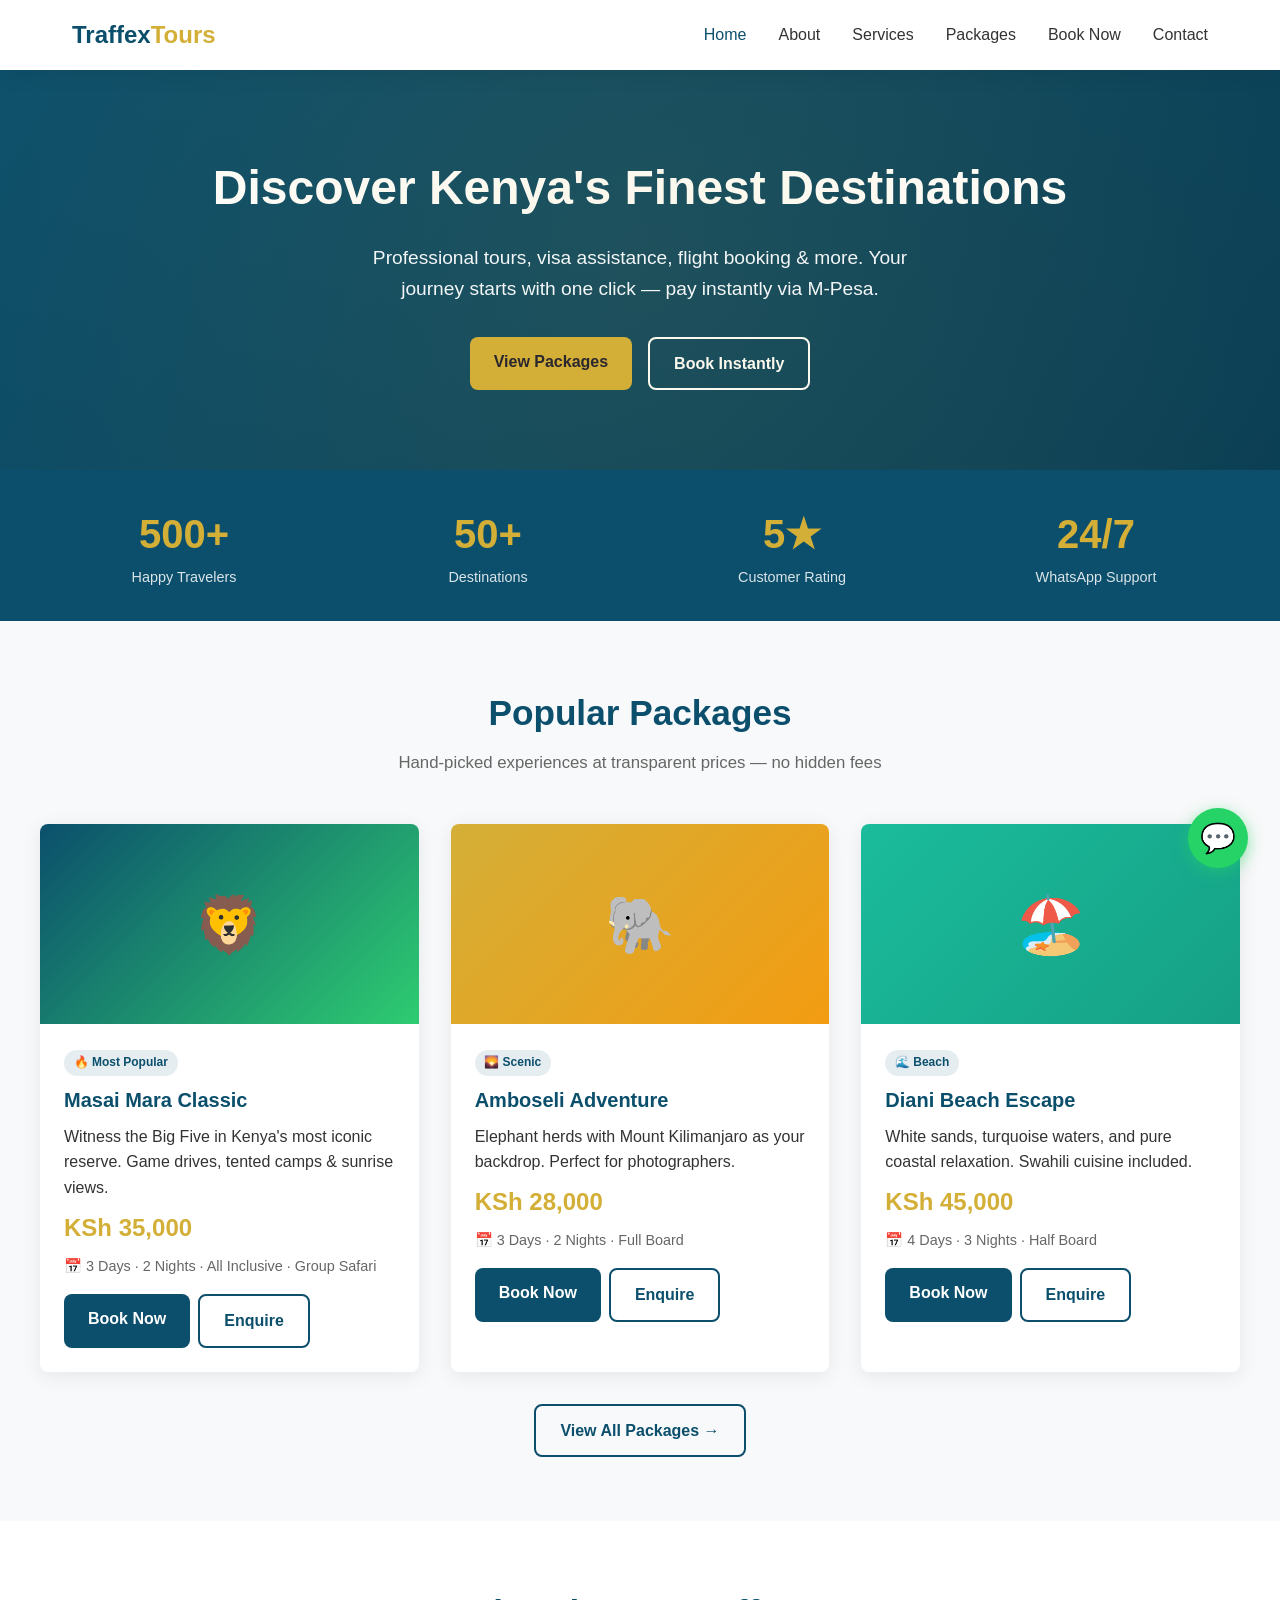
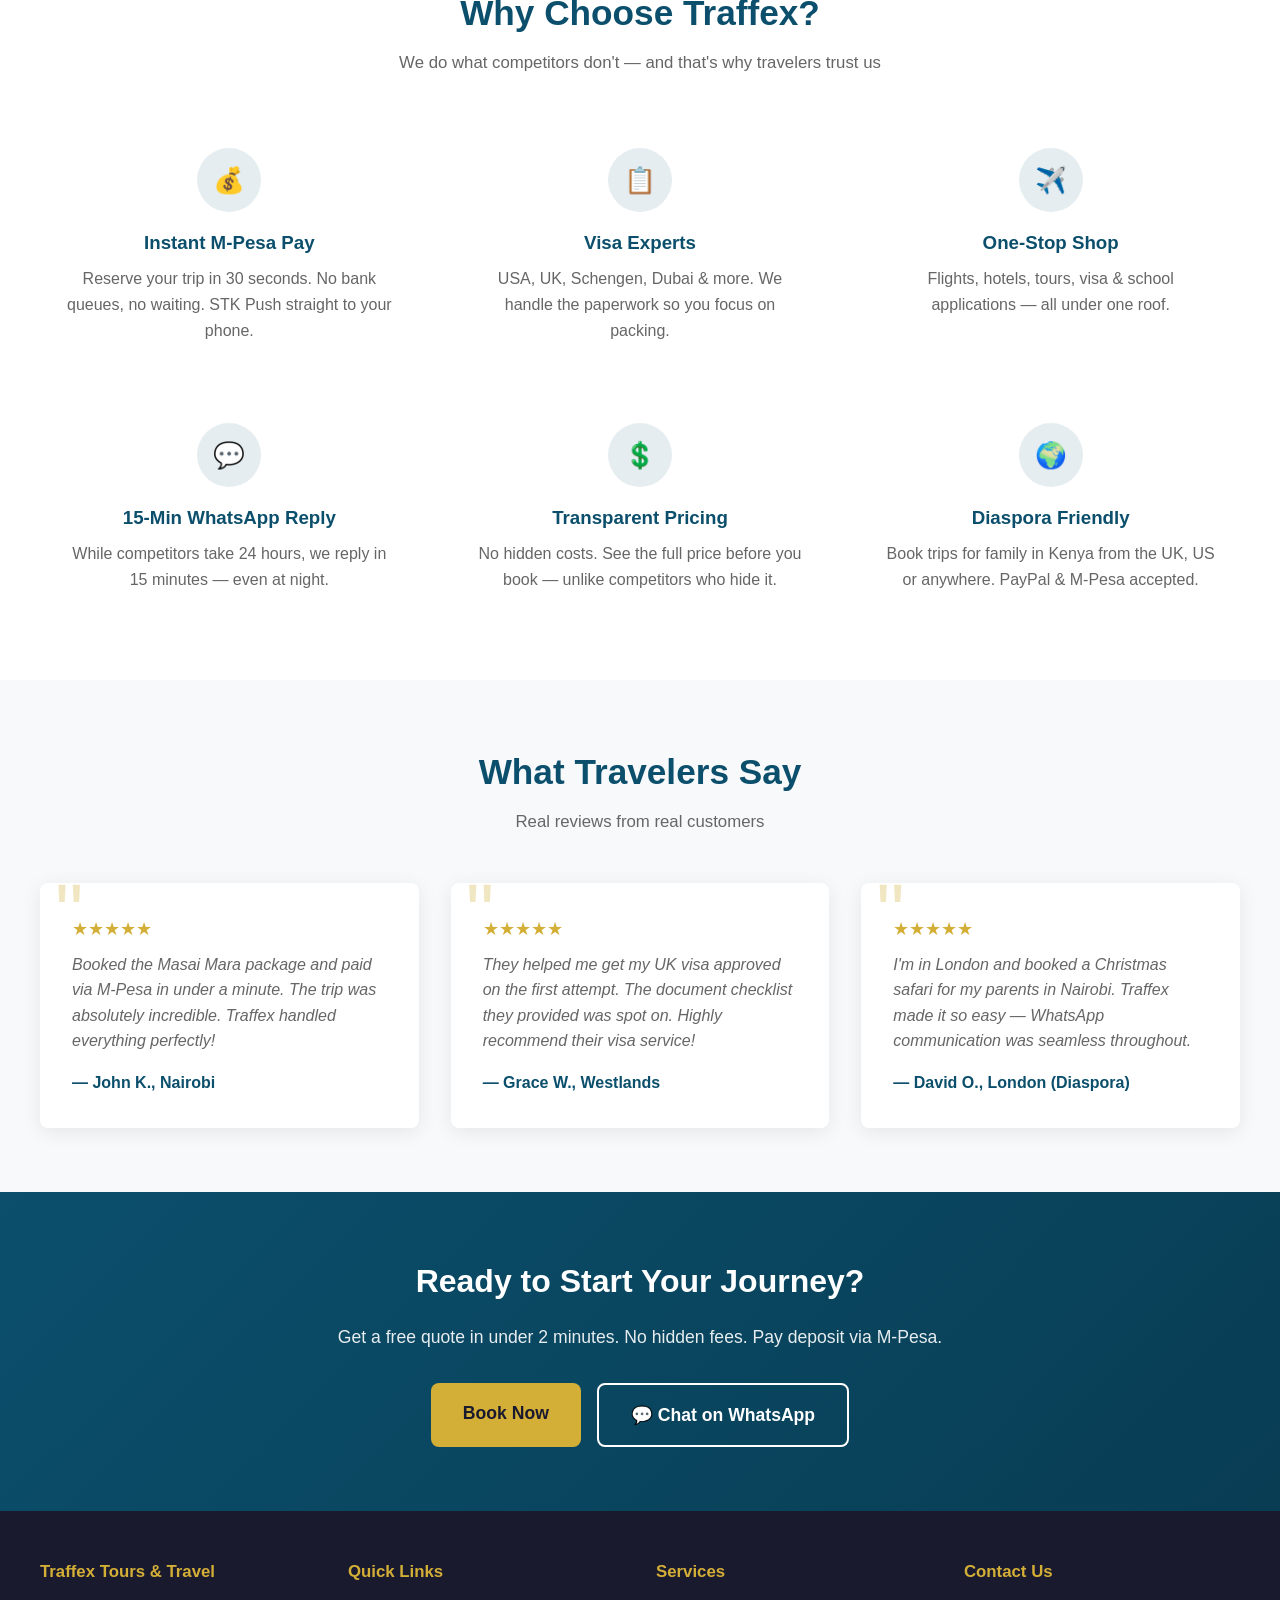
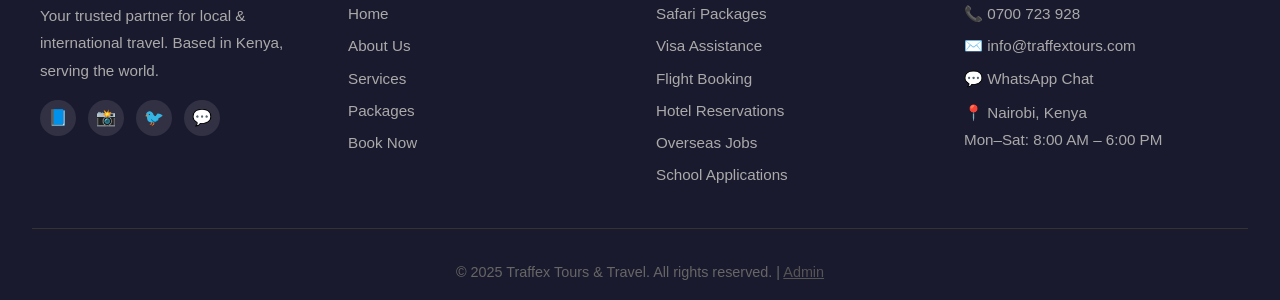
==== index.html @ 4b0844f7 "first commit" ====
<!DOCTYPE html>
<html lang="en">
<head>
  <meta charset="UTF-8">
  <meta name="viewport" content="width=device-width, initial-scale=1.0">
  <meta name="description" content="Traffex Tours & Travel – Kenya's trusted travel agency. Safari packages, visa assistance, flight booking & more. Book instantly via M-Pesa.">
  <title>Traffex Tours & Travel | Explore Kenya & Beyond</title>
  <link rel="stylesheet" href="style.css">
</head>
<body>

  <header>
    <nav>
      <a href="index.html" class="logo">Traffex<span>Tours</span></a>
      <ul class="nav-links">
        <li><a href="index.html" class="active">Home</a></li>
        <li><a href="about.html">About</a></li>
        <li><a href="services.html">Services</a></li>
        <li><a href="packages.html">Packages</a></li>
        <li><a href="booking.html">Book Now</a></li>
        <li><a href="contact.html">Contact</a></li>
      </ul>
      <button class="mobile-menu" aria-label="Toggle menu">☰</button>
    </nav>
  </header>

  <!-- Hero -->
  <section class="hero">
    <h1>Discover Kenya's Finest Destinations</h1>
    <p>Professional tours, visa assistance, flight booking & more. Your journey starts with one click — pay instantly via M-Pesa.</p>
    <div class="hero-btns">
      <a href="packages.html" class="btn btn-secondary">View Packages</a>
      <a href="booking.html" class="btn btn-outline" style="border-color:#fff; color:#fff;">Book Instantly</a>
    </div>
  </section>

  <!-- Stats Bar -->
  <div class="stats-bar">
    <div class="inner">
      <div>
        <div class="stat-num">500+</div>
        <div class="stat-label">Happy Travelers</div>
      </div>
      <div>
        <div class="stat-num">50+</div>
        <div class="stat-label">Destinations</div>
      </div>
      <div>
        <div class="stat-num">5★</div>
        <div class="stat-label">Customer Rating</div>
      </div>
      <div>
        <div class="stat-num">24/7</div>
        <div class="stat-label">WhatsApp Support</div>
      </div>
    </div>
  </div>

  <!-- Popular Packages -->
  <div class="section-wrap">
    <div class="section-inner">
      <h2 class="section-title">Popular Packages</h2>
      <p class="section-subtitle">Hand-picked experiences at transparent prices — no hidden fees</p>
      <div class="grid">

        <div class="card">
          <div class="card-img" style="background:linear-gradient(135deg,#0B4F6C,#2ECC71);">🦁</div>
          <div class="card-body">
            <span class="badge">🔥 Most Popular</span>
            <h3>Masai Mara Classic</h3>
            <p>Witness the Big Five in Kenya's most iconic reserve. Game drives, tented camps & sunrise views.</p>
            <div class="price">KSh 35,000</div>
            <div class="meta">📅 3 Days · 2 Nights · All Inclusive · Group Safari</div>
            <div class="card-actions">
              <a href="booking.html?package=mara-3day" class="btn btn-primary">Book Now</a>
              <a href="https://wa.me/254700723928?text=Hi%20Traffex%2C%20I%27m%20interested%20in%20the%20Masai%20Mara%20Classic%20package" class="btn btn-outline" target="_blank">Enquire</a>
            </div>
          </div>
        </div>

        <div class="card">
          <div class="card-img" style="background:linear-gradient(135deg,#D4AF37,#F39C12);">🐘</div>
          <div class="card-body">
            <span class="badge">🌄 Scenic</span>
            <h3>Amboseli Adventure</h3>
            <p>Elephant herds with Mount Kilimanjaro as your backdrop. Perfect for photographers.</p>
            <div class="price">KSh 28,000</div>
            <div class="meta">📅 3 Days · 2 Nights · Full Board</div>
            <div class="card-actions">
              <a href="booking.html?package=amboseli-3day" class="btn btn-primary">Book Now</a>
              <a href="https://wa.me/254700723928?text=Hi%20Traffex%2C%20I%27m%20interested%20in%20Amboseli%20Adventure" class="btn btn-outline" target="_blank">Enquire</a>
            </div>
          </div>
        </div>

        <div class="card">
          <div class="card-img" style="background:linear-gradient(135deg,#1ABC9C,#16A085);">🏖️</div>
          <div class="card-body">
            <span class="badge">🌊 Beach</span>
            <h3>Diani Beach Escape</h3>
            <p>White sands, turquoise waters, and pure coastal relaxation. Swahili cuisine included.</p>
            <div class="price">KSh 45,000</div>
            <div class="meta">📅 4 Days · 3 Nights · Half Board</div>
            <div class="card-actions">
              <a href="booking.html?package=diani-4day" class="btn btn-primary">Book Now</a>
              <a href="https://wa.me/254700723928?text=Hi%20Traffex%2C%20I%27m%20interested%20in%20Diani%20Beach%20Escape" class="btn btn-outline" target="_blank">Enquire</a>
            </div>
          </div>
        </div>

      </div>
      <div style="text-align:center; margin-top:2rem;">
        <a href="packages.html" class="btn btn-outline">View All Packages →</a>
      </div>
    </div>
  </div>

  <!-- Why Choose Us -->
  <div class="section-wrap" style="background:#fff;">
    <div class="section-inner">
      <h2 class="section-title">Why Choose Traffex?</h2>
      <p class="section-subtitle">We do what competitors don't — and that's why travelers trust us</p>
      <div class="grid">
        <div style="text-align:center; padding:1.5rem;">
          <div class="feature-icon" style="margin:0 auto 1rem;">💰</div>
          <h3 style="color:var(--primary); margin-bottom:0.5rem;">Instant M-Pesa Pay</h3>
          <p style="color:var(--text-light);">Reserve your trip in 30 seconds. No bank queues, no waiting. STK Push straight to your phone.</p>
        </div>
        <div style="text-align:center; padding:1.5rem;">
          <div class="feature-icon" style="margin:0 auto 1rem;">📋</div>
          <h3 style="color:var(--primary); margin-bottom:0.5rem;">Visa Experts</h3>
          <p style="color:var(--text-light);">USA, UK, Schengen, Dubai & more. We handle the paperwork so you focus on packing.</p>
        </div>
        <div style="text-align:center; padding:1.5rem;">
          <div class="feature-icon" style="margin:0 auto 1rem;">✈️</div>
          <h3 style="color:var(--primary); margin-bottom:0.5rem;">One-Stop Shop</h3>
          <p style="color:var(--text-light);">Flights, hotels, tours, visa & school applications — all under one roof.</p>
        </div>
        <div style="text-align:center; padding:1.5rem;">
          <div class="feature-icon" style="margin:0 auto 1rem;">💬</div>
          <h3 style="color:var(--primary); margin-bottom:0.5rem;">15-Min WhatsApp Reply</h3>
          <p style="color:var(--text-light);">While competitors take 24 hours, we reply in 15 minutes — even at night.</p>
        </div>
        <div style="text-align:center; padding:1.5rem;">
          <div class="feature-icon" style="margin:0 auto 1rem;">💲</div>
          <h3 style="color:var(--primary); margin-bottom:0.5rem;">Transparent Pricing</h3>
          <p style="color:var(--text-light);">No hidden costs. See the full price before you book — unlike competitors who hide it.</p>
        </div>
        <div style="text-align:center; padding:1.5rem;">
          <div class="feature-icon" style="margin:0 auto 1rem;">🌍</div>
          <h3 style="color:var(--primary); margin-bottom:0.5rem;">Diaspora Friendly</h3>
          <p style="color:var(--text-light);">Book trips for family in Kenya from the UK, US or anywhere. PayPal & M-Pesa accepted.</p>
        </div>
      </div>
    </div>
  </div>

  <!-- Testimonials -->
  <div class="section-wrap">
    <div class="section-inner">
      <h2 class="section-title">What Travelers Say</h2>
      <p class="section-subtitle">Real reviews from real customers</p>
      <div class="grid">
        <div class="testimonial">
          <div class="stars">★★★★★</div>
          <p>Booked the Masai Mara package and paid via M-Pesa in under a minute. The trip was absolutely incredible. Traffex handled everything perfectly!</p>
          <div class="author">— John K., Nairobi</div>
        </div>
        <div class="testimonial">
          <div class="stars">★★★★★</div>
          <p>They helped me get my UK visa approved on the first attempt. The document checklist they provided was spot on. Highly recommend their visa service!</p>
          <div class="author">— Grace W., Westlands</div>
        </div>
        <div class="testimonial">
          <div class="stars">★★★★★</div>
          <p>I'm in London and booked a Christmas safari for my parents in Nairobi. Traffex made it so easy — WhatsApp communication was seamless throughout.</p>
          <div class="author">— David O., London (Diaspora)</div>
        </div>
      </div>
    </div>
  </div>

  <!-- CTA Banner -->
  <div class="cta-banner">
    <h2>Ready to Start Your Journey?</h2>
    <p>Get a free quote in under 2 minutes. No hidden fees. Pay deposit via M-Pesa.</p>
    <div style="display:flex; gap:1rem; justify-content:center; flex-wrap:wrap;">
      <a href="booking.html" class="btn btn-secondary" style="font-size:1.1rem; padding:1rem 2rem;">Book Now</a>
      <a href="https://wa.me/254700723928?text=Hi%20Traffex%2C%20I%20want%20to%20plan%20a%20trip!" class="btn btn-outline" style="border-color:#fff; color:#fff; font-size:1.1rem; padding:1rem 2rem;" target="_blank">💬 Chat on WhatsApp</a>
    </div>
  </div>

  <footer>
    <div class="footer-grid">
      <div>
        <h4>Traffex Tours & Travel</h4>
        <p>Your trusted partner for local & international travel. Based in Kenya, serving the world.</p>
        <div class="social-links">
          <a href="#" title="Facebook">📘</a>
          <a href="#" title="Instagram">📸</a>
          <a href="#" title="Twitter">🐦</a>
          <a href="https://wa.me/254700723928" title="WhatsApp" target="_blank">💬</a>
        </div>
      </div>
      <div>
        <h4>Quick Links</h4>
        <a href="index.html">Home</a>
        <a href="about.html">About Us</a>
        <a href="services.html">Services</a>
        <a href="packages.html">Packages</a>
        <a href="booking.html">Book Now</a>
      </div>
      <div>
        <h4>Services</h4>
        <a href="services.html">Safari Packages</a>
        <a href="services.html">Visa Assistance</a>
        <a href="services.html">Flight Booking</a>
        <a href="services.html">Hotel Reservations</a>
        <a href="services.html">Overseas Jobs</a>
        <a href="services.html">School Applications</a>
      </div>
      <div>
        <h4>Contact Us</h4>
        <a href="tel:+254700723928">📞 0700 723 928</a>
        <a href="mailto:info@traffextours.com">✉️ info@traffextours.com</a>
        <a href="https://wa.me/254700723928" target="_blank">💬 WhatsApp Chat</a>
        <p style="margin-top:0.5rem;">📍 Nairobi, Kenya</p>
        <p>Mon–Sat: 8:00 AM – 6:00 PM</p>
      </div>
    </div>
    <div class="copyright">
      © 2025 Traffex Tours & Travel. All rights reserved. | <a href="admin.html" style="color:#555;">Admin</a>
    </div>
  </footer>

  <a href="https://wa.me/254700723928?text=Hi%20Traffex%2C%20I%20want%20to%20enquire%20about%20your%20travel%20packages." class="whatsapp-float" target="_blank" title="Chat on WhatsApp">
    💬
    <span class="tooltip">Chat with us!</span>
  </a>

  <script src="main.js"></script>
</body>
</html>
---- style.css ----
:root {
  --primary: #0B4F6C;
  --primary-dark: #083D54;
  --secondary: #D4AF37;
  --accent: #2ECC71;
  --dark: #1A1A2E;
  --light: #F8F9FA;
  --text: #333333;
  --text-light: #666666;
  --white: #ffffff;
  --shadow: 0 4px 20px rgba(0,0,0,0.08);
  --radius: 8px;
  --transition: all 0.3s ease;
}

* { margin: 0; padding: 0; box-sizing: border-box; }
html { scroll-behavior: smooth; }
body {
  font-family: 'Segoe UI', Tahoma, Geneva, Verdana, sans-serif;
  color: var(--text);
  background: var(--light);
  line-height: 1.6;
}

/* Header */
header {
  background: var(--white);
  box-shadow: var(--shadow);
  position: sticky;
  top: 0;
  z-index: 1000;
}
nav {
  max-width: 1200px;
  margin: 0 auto;
  padding: 1rem 2rem;
  display: flex;
  justify-content: space-between;
  align-items: center;
}
.logo {
  font-size: 1.5rem;
  font-weight: 700;
  color: var(--primary);
  text-decoration: none;
}
.logo span { color: var(--secondary); }
.nav-links {
  display: flex;
  gap: 2rem;
  list-style: none;
}
.nav-links a {
  text-decoration: none;
  color: var(--text);
  font-weight: 500;
  transition: var(--transition);
}
.nav-links a:hover, .nav-links a.active { color: var(--primary); }
.mobile-menu {
  display: none;
  font-size: 1.5rem;
  cursor: pointer;
  background: none;
  border: none;
  color: var(--primary);
}

/* Buttons */
.btn {
  display: inline-block;
  padding: 0.75rem 1.5rem;
  border-radius: var(--radius);
  text-decoration: none;
  font-weight: 600;
  transition: var(--transition);
  border: none;
  cursor: pointer;
  font-size: 1rem;
  text-align: center;
}
.btn-primary { background: var(--primary); color: var(--white); }
.btn-primary:hover { background: var(--primary-dark); transform: translateY(-2px); }
.btn-secondary { background: var(--secondary); color: var(--dark); }
.btn-secondary:hover { background: #B8962E; transform: translateY(-2px); }
.btn-accent { background: var(--accent); color: var(--white); }
.btn-accent:hover { background: #27AE60; transform: translateY(-2px); }
.btn-outline { border: 2px solid var(--primary); color: var(--primary); background: transparent; }
.btn-outline:hover { background: var(--primary); color: var(--white); }

/* Hero */
.hero {
  background: linear-gradient(135deg, var(--primary) 0%, var(--primary-dark) 100%);
  color: var(--white);
  padding: 5rem 2rem;
  text-align: center;
  position: relative;
  overflow: hidden;
}
.hero::before {
  content: '';
  position: absolute;
  top: -50%;
  left: -50%;
  width: 200%;
  height: 200%;
  background: radial-gradient(circle, rgba(212,175,55,0.1) 0%, transparent 60%);
  pointer-events: none;
}
.hero h1 {
  font-size: 3rem;
  margin-bottom: 1rem;
  animation: fadeInUp 0.8s ease;
}
.hero p {
  font-size: 1.2rem;
  margin-bottom: 2rem;
  opacity: 0.95;
  max-width: 600px;
  margin-left: auto;
  margin-right: auto;
  animation: fadeInUp 1s ease;
}
.hero-btns { display: flex; gap: 1rem; justify-content: center; flex-wrap: wrap; }

/* Sections */
.section-wrap { padding: 4rem 2rem; }
.section-inner { max-width: 1200px; margin: 0 auto; }
.section-title {
  text-align: center;
  font-size: 2.2rem;
  color: var(--primary);
  margin-bottom: 0.5rem;
}
.section-subtitle {
  text-align: center;
  color: var(--text-light);
  margin-bottom: 3rem;
  font-size: 1.05rem;
}

/* Cards */
.grid {
  display: grid;
  grid-template-columns: repeat(auto-fit, minmax(280px, 1fr));
  gap: 2rem;
}
.grid-2 { grid-template-columns: repeat(auto-fit, minmax(400px, 1fr)); }
.card {
  background: var(--white);
  border-radius: var(--radius);
  overflow: hidden;
  box-shadow: var(--shadow);
  transition: var(--transition);
}
.card:hover { transform: translateY(-5px); box-shadow: 0 8px 30px rgba(0,0,0,0.12); }
.card-img {
  height: 200px;
  background: linear-gradient(45deg, var(--primary), var(--accent));
  display: flex;
  align-items: center;
  justify-content: center;
  color: var(--white);
  font-size: 3.5rem;
  position: relative;
  overflow: hidden;
}
.card-img img {
  width: 100%;
  height: 100%;
  object-fit: cover;
  position: absolute;
  top: 0; left: 0;
}
.card-body { padding: 1.5rem; }
.card-body h3 { color: var(--primary); margin-bottom: 0.5rem; font-size: 1.25rem; }
.price { color: var(--secondary); font-size: 1.5rem; font-weight: 700; margin: 0.5rem 0; }
.meta { color: var(--text-light); font-size: 0.9rem; margin-bottom: 1rem; }
.card-actions { display: flex; gap: 0.5rem; flex-wrap: wrap; }

/* Badge */
.badge {
  display: inline-block;
  padding: 0.2rem 0.6rem;
  border-radius: 20px;
  font-size: 0.75rem;
  font-weight: 600;
  background: rgba(11,79,108,0.1);
  color: var(--primary);
  margin-bottom: 0.5rem;
}

/* Features */
.feature-icon {
  width: 64px;
  height: 64px;
  background: rgba(11,79,108,0.1);
  border-radius: 50%;
  display: flex;
  align-items: center;
  justify-content: center;
  color: var(--primary);
  font-size: 1.6rem;
  margin-bottom: 1rem;
}

/* Forms */
.form-group { margin-bottom: 1.5rem; }
.form-group label {
  display: block;
  margin-bottom: 0.5rem;
  font-weight: 600;
  color: var(--primary);
  font-size: 0.95rem;
}
.form-group input,
.form-group select,
.form-group textarea {
  width: 100%;
  padding: 0.75rem 1rem;
  border: 1.5px solid #ddd;
  border-radius: var(--radius);
  font-family: inherit;
  font-size: 1rem;
  transition: var(--transition);
  background: var(--white);
}
.form-group input:focus,
.form-group select:focus,
.form-group textarea:focus {
  outline: none;
  border-color: var(--primary);
  box-shadow: 0 0 0 3px rgba(11,79,108,0.1);
}
.form-row { display: grid; grid-template-columns: 1fr 1fr; gap: 1rem; }
.form-box {
  background: var(--white);
  padding: 2.5rem;
  border-radius: var(--radius);
  box-shadow: var(--shadow);
  max-width: 720px;
  margin: 0 auto;
}
.form-box h2 { color: var(--primary); margin-bottom: 1.5rem; }

/* Price Display */
.price-display {
  background: rgba(11,79,108,0.05);
  border: 2px dashed var(--primary);
  border-radius: var(--radius);
  padding: 1rem;
  text-align: center;
  margin-bottom: 1rem;
}
.price-display .amount { font-size: 2rem; color: var(--secondary); font-weight: 700; }
.price-display small { color: var(--text-light); display: block; }

/* M-Pesa Section */
.mpesa-section {
  margin-top: 2rem;
  padding-top: 2rem;
  border-top: 2px dashed #ddd;
}
.mpesa-section h3 { color: var(--primary); margin-bottom: 0.5rem; }
.mpesa-logo {
  display: inline-flex;
  align-items: center;
  gap: 0.5rem;
  background: #00A651;
  color: white;
  padding: 0.3rem 0.8rem;
  border-radius: 4px;
  font-weight: 700;
  font-size: 0.9rem;
  margin-bottom: 1rem;
}

/* Alert / Auto-reply */
.alert {
  padding: 1rem 1.5rem;
  border-radius: var(--radius);
  margin: 1rem 0;
  font-weight: 500;
}
.alert-success { background: #E8F5E9; border-left: 4px solid var(--accent); color: #2E7D32; }
.alert-info { background: #E3F2FD; border-left: 4px solid var(--primary); color: #1565C0; }

/* WhatsApp Float */
.whatsapp-float {
  position: fixed;
  bottom: 2rem;
  right: 2rem;
  background: #25D366;
  color: var(--white);
  width: 60px;
  height: 60px;
  border-radius: 50%;
  display: flex;
  align-items: center;
  justify-content: center;
  text-decoration: none;
  font-size: 1.8rem;
  box-shadow: 0 4px 15px rgba(37,211,102,0.5);
  z-index: 999;
  transition: var(--transition);
}
.whatsapp-float:hover { transform: scale(1.1); box-shadow: 0 6px 20px rgba(37,211,102,0.6); }
.whatsapp-float .tooltip {
  position: absolute;
  right: 70px;
  background: var(--dark);
  color: white;
  padding: 0.4rem 0.8rem;
  border-radius: 4px;
  font-size: 0.85rem;
  white-space: nowrap;
  opacity: 0;
  transition: var(--transition);
  pointer-events: none;
}
.whatsapp-float:hover .tooltip { opacity: 1; }

/* Stats */
.stats-bar {
  background: var(--primary);
  color: white;
  padding: 2rem;
}
.stats-bar .inner {
  max-width: 1200px;
  margin: 0 auto;
  display: grid;
  grid-template-columns: repeat(auto-fit, minmax(150px, 1fr));
  gap: 1rem;
  text-align: center;
}
.stats-bar .stat-num { font-size: 2.5rem; font-weight: 700; color: var(--secondary); }
.stats-bar .stat-label { font-size: 0.9rem; opacity: 0.85; }

/* Testimonials */
.testimonial {
  background: var(--white);
  padding: 2rem;
  border-radius: var(--radius);
  box-shadow: var(--shadow);
  position: relative;
}
.testimonial::before {
  content: '"';
  font-size: 5rem;
  color: var(--secondary);
  opacity: 0.3;
  position: absolute;
  top: -10px;
  left: 15px;
  line-height: 1;
}
.testimonial p { color: var(--text-light); font-style: italic; margin-bottom: 1rem; }
.testimonial .author { font-weight: 600; color: var(--primary); }
.stars { color: var(--secondary); font-size: 1.1rem; margin-bottom: 0.5rem; }

/* Footer */
footer {
  background: var(--dark);
  color: var(--white);
  padding: 3rem 2rem 1rem;
  margin-top: 0;
}
.footer-grid {
  max-width: 1200px;
  margin: 0 auto;
  display: grid;
  grid-template-columns: repeat(auto-fit, minmax(220px, 1fr));
  gap: 2rem;
  margin-bottom: 2rem;
}
.footer-grid h4 { color: var(--secondary); margin-bottom: 1rem; font-size: 1.05rem; }
.footer-grid p { color: #aaa; line-height: 1.8; font-size: 0.95rem; }
.footer-grid a {
  color: #aaa;
  text-decoration: none;
  display: block;
  margin-bottom: 0.5rem;
  transition: var(--transition);
  font-size: 0.95rem;
}
.footer-grid a:hover { color: var(--white); padding-left: 4px; }
.social-links { display: flex; gap: 0.75rem; margin-top: 1rem; }
.social-links a {
  width: 36px;
  height: 36px;
  background: rgba(255,255,255,0.1);
  border-radius: 50%;
  display: flex;
  align-items: center;
  justify-content: center;
  font-size: 1rem;
  margin-bottom: 0;
}
.social-links a:hover { background: var(--secondary); color: var(--dark); padding-left: 0; }
.copyright {
  text-align: center;
  padding-top: 2rem;
  border-top: 1px solid #333;
  color: #666;
  font-size: 0.9rem;
}

/* Admin */
.admin-header {
  background: var(--dark);
  color: var(--white);
  padding: 1rem 2rem;
  display: flex;
  justify-content: space-between;
  align-items: center;
  position: sticky;
  top: 0;
  z-index: 100;
}
.admin-container {
  display: grid;
  grid-template-columns: 240px 1fr;
  min-height: calc(100vh - 60px);
}
.sidebar {
  background: var(--primary-dark);
  color: var(--white);
  padding: 1.5rem 1rem;
}
.sidebar .menu-label {
  font-size: 0.75rem;
  text-transform: uppercase;
  letter-spacing: 1px;
  color: rgba(255,255,255,0.4);
  padding: 0.5rem 1rem;
  margin-top: 1rem;
}
.sidebar a {
  display: flex;
  align-items: center;
  gap: 0.75rem;
  color: rgba(255,255,255,0.75);
  text-decoration: none;
  padding: 0.75rem 1rem;
  border-radius: var(--radius);
  margin-bottom: 0.25rem;
  transition: var(--transition);
  font-size: 0.95rem;
}
.sidebar a:hover, .sidebar a.active {
  background: rgba(255,255,255,0.12);
  color: var(--white);
}
.main-content { padding: 2rem; background: var(--light); }
.stats-grid {
  display: grid;
  grid-template-columns: repeat(auto-fit, minmax(200px, 1fr));
  gap: 1.5rem;
  margin-bottom: 2rem;
}
.stat-card {
  background: var(--white);
  padding: 1.5rem;
  border-radius: var(--radius);
  box-shadow: var(--shadow);
  border-left: 4px solid var(--secondary);
}
.stat-card h3 { font-size: 2rem; color: var(--primary); margin-bottom: 0.25rem; }
.stat-card p { color: var(--text-light); font-size: 0.9rem; }
.stat-card .trend { font-size: 0.8rem; color: var(--accent); margin-top: 0.25rem; }

/* Table */
.table-wrap { overflow-x: auto; border-radius: var(--radius); box-shadow: var(--shadow); }
table { width: 100%; background: var(--white); border-collapse: collapse; }
th, td { padding: 1rem 1.25rem; text-align: left; border-bottom: 1px solid #eee; }
th { background: var(--primary); color: var(--white); font-weight: 600; font-size: 0.9rem; }
tr:last-child td { border-bottom: none; }
tr:hover td { background: #f8f9fa; }
.status {
  padding: 0.25rem 0.75rem;
  border-radius: 20px;
  font-size: 0.8rem;
  font-weight: 600;
  display: inline-block;
}
.status-new { background: #E3F2FD; color: #1565C0; }
.status-paid { background: #E8F5E9; color: #2E7D32; }
.status-pending { background: #FFF3E0; color: #EF6C00; }
.status-cancelled { background: #FFEBEE; color: #C62828; }

/* Package Add Form */
.admin-form { background: var(--white); padding: 2rem; border-radius: var(--radius); box-shadow: var(--shadow); }
.admin-form h3 { color: var(--primary); margin-bottom: 1.5rem; }

/* CTA Banner */
.cta-banner {
  background: linear-gradient(135deg, var(--primary), var(--primary-dark));
  color: white;
  padding: 4rem 2rem;
  text-align: center;
}
.cta-banner h2 { font-size: 2rem; margin-bottom: 1rem; }
.cta-banner p { opacity: 0.9; margin-bottom: 2rem; font-size: 1.1rem; }

/* Animations */
@keyframes fadeInUp {
  from { opacity: 0; transform: translateY(20px); }
  to { opacity: 1; transform: translateY(0); }
}
@keyframes pulse {
  0%, 100% { transform: scale(1); }
  50% { transform: scale(1.05); }
}

/* Responsive */
@media (max-width: 768px) {
  .nav-links { display: none; flex-direction: column; position: absolute; top: 65px; left: 0; right: 0; background: var(--white); padding: 1rem 2rem; box-shadow: var(--shadow); }
  .nav-links.open { display: flex; }
  .mobile-menu { display: block; }
  .hero h1 { font-size: 2rem; }
  .hero p { font-size: 1rem; }
  .form-row { grid-template-columns: 1fr; }
  .grid-2 { grid-template-columns: 1fr; }
  .admin-container { grid-template-columns: 1fr; }
  .sidebar { display: none; }
  .form-box { padding: 1.5rem; }
}
@media (max-width: 480px) {
  .hero { padding: 3rem 1rem; }
  .section-wrap { padding: 2.5rem 1rem; }
  .hero h1 { font-size: 1.7rem; }
}
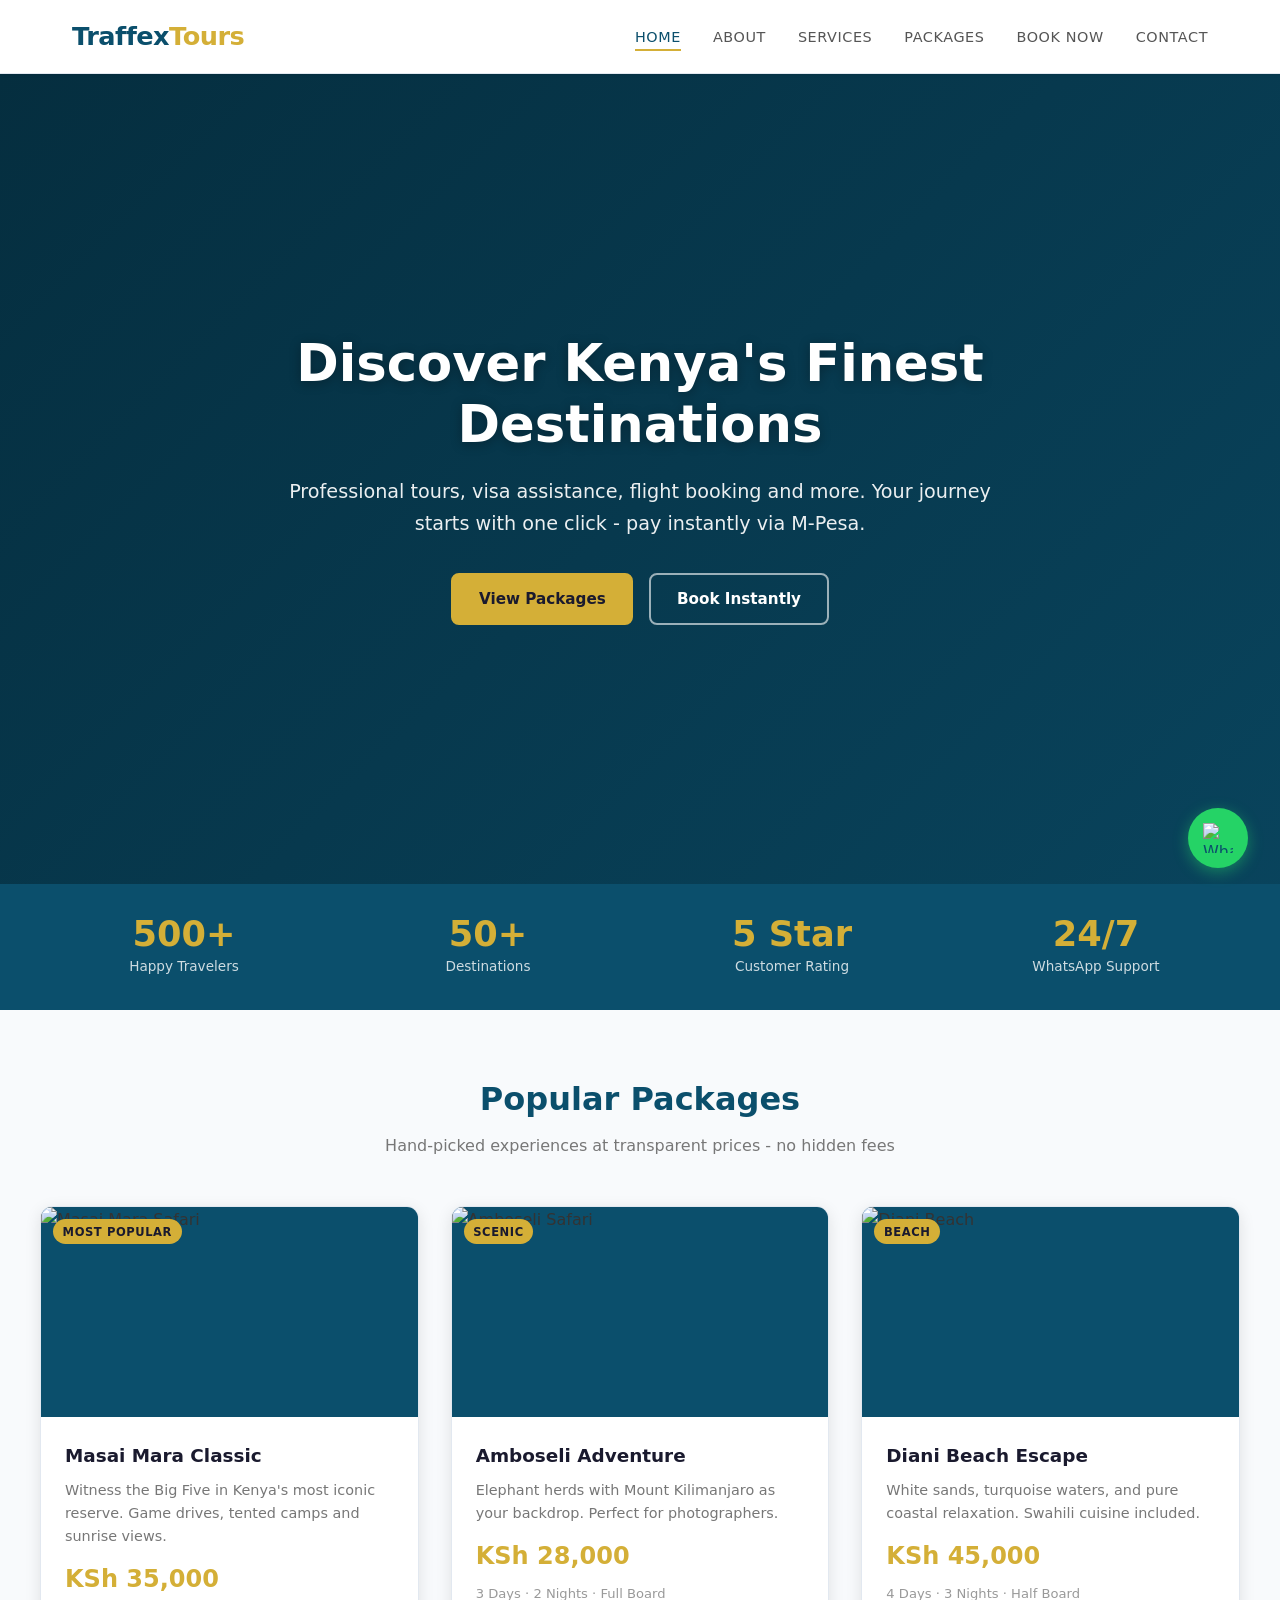
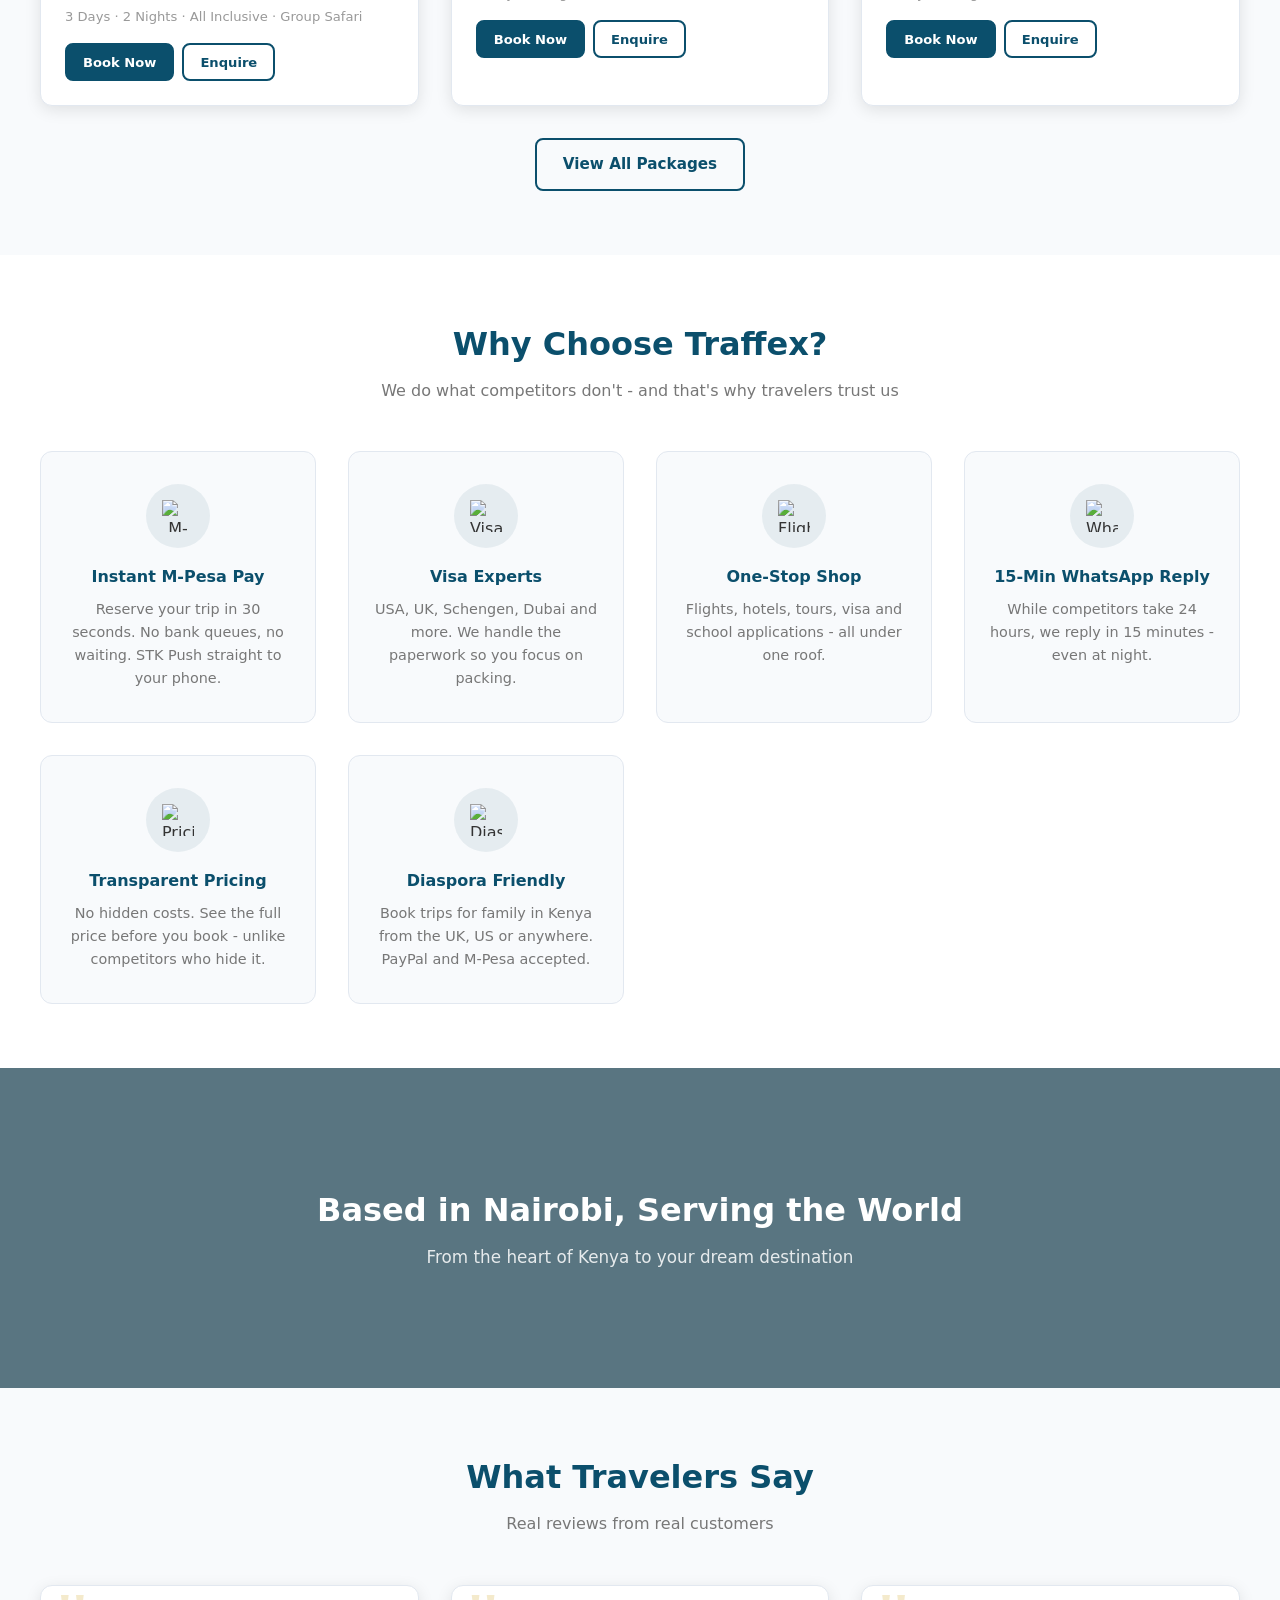
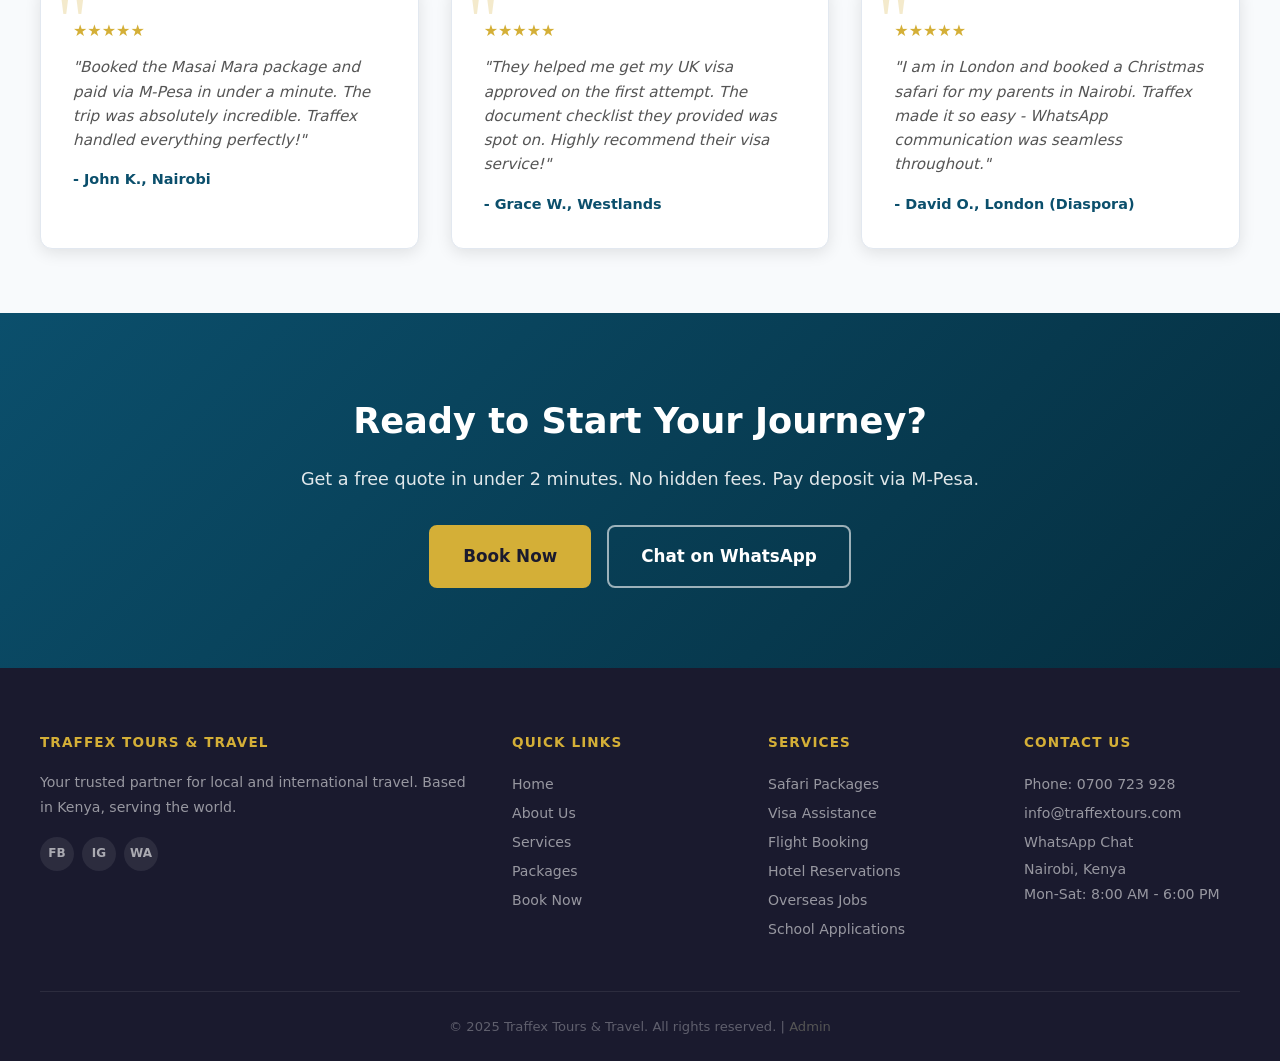
==== commit 954c7985: "fix encoding corruption, use online images and video" ====
--- a/index.html
+++ b/index.html
@@ -3,8 +3,8 @@
 <head>
   <meta charset="UTF-8">
   <meta name="viewport" content="width=device-width, initial-scale=1.0">
-  <meta name="description" content="Traffex Tours & Travel – Kenya's trusted travel agency. Safari packages, visa assistance, flight booking & more. Book instantly via M-Pesa.">
-  <title>Traffex Tours & Travel | Explore Kenya & Beyond</title>
+  <meta name="description" content="Traffex Tours and Travel - Kenya's trusted travel agency. Safari packages, visa assistance, flight booking and more.">
+  <title>Traffex Tours &amp; Travel | Explore Kenya &amp; Beyond</title>
   <link rel="stylesheet" href="style.css">
 </head>
 <body>
@@ -20,36 +20,42 @@
         <li><a href="booking.html">Book Now</a></li>
         <li><a href="contact.html">Contact</a></li>
       </ul>
-      <button class="mobile-menu" aria-label="Toggle menu">☰</button>
+      <button class="mobile-menu" aria-label="Toggle menu">&#9776;</button>
     </nav>
   </header>
 
-  <!-- Hero -->
+  <!-- Hero with Video Background -->
   <section class="hero">
-    <h1>Discover Kenya's Finest Destinations</h1>
-    <p>Professional tours, visa assistance, flight booking & more. Your journey starts with one click — pay instantly via M-Pesa.</p>
-    <div class="hero-btns">
-      <a href="packages.html" class="btn btn-secondary">View Packages</a>
-      <a href="booking.html" class="btn btn-outline" style="border-color:#fff; color:#fff;">Book Instantly</a>
+    <video autoplay loop muted playsinline class="hero-video">
+      <source src="https://assets.mixkit.co/videos/4926/4926-720.mp4" type="video/mp4">
+    </video>
+    <div class="hero-overlay"></div>
+    <div class="hero-content">
+      <h1>Discover Kenya's Finest Destinations</h1>
+      <p>Professional tours, visa assistance, flight booking and more. Your journey starts with one click - pay instantly via M-Pesa.</p>
+      <div class="hero-btns">
+        <a href="packages.html" class="btn btn-secondary">View Packages</a>
+        <a href="booking.html" class="btn btn-outline-white">Book Instantly</a>
+      </div>
     </div>
   </section>
 
   <!-- Stats Bar -->
   <div class="stats-bar">
-    <div class="inner">
-      <div>
+    <div class="stats-inner">
+      <div class="stat-item">
         <div class="stat-num">500+</div>
         <div class="stat-label">Happy Travelers</div>
       </div>
-      <div>
+      <div class="stat-item">
         <div class="stat-num">50+</div>
         <div class="stat-label">Destinations</div>
       </div>
-      <div>
-        <div class="stat-num">5★</div>
+      <div class="stat-item">
+        <div class="stat-num">5 Star</div>
         <div class="stat-label">Customer Rating</div>
       </div>
-      <div>
+      <div class="stat-item">
         <div class="stat-num">24/7</div>
         <div class="stat-label">WhatsApp Support</div>
       </div>
@@ -60,98 +66,124 @@
   <div class="section-wrap">
     <div class="section-inner">
       <h2 class="section-title">Popular Packages</h2>
-      <p class="section-subtitle">Hand-picked experiences at transparent prices — no hidden fees</p>
+      <p class="section-subtitle">Hand-picked experiences at transparent prices - no hidden fees</p>
       <div class="grid">
 
         <div class="card">
-          <div class="card-img" style="background:linear-gradient(135deg,#0B4F6C,#2ECC71);">🦁</div>
+          <div class="card-img">
+            <img src="https://images.pexels.com/photos/2559941/pexels-photo-2559941.jpeg?auto=compress&cs=tinysrgb&w=800&h=500&fit=crop" alt="Masai Mara Safari" loading="lazy">
+            <span class="card-badge">Most Popular</span>
+          </div>
           <div class="card-body">
-            <span class="badge">🔥 Most Popular</span>
             <h3>Masai Mara Classic</h3>
-            <p>Witness the Big Five in Kenya's most iconic reserve. Game drives, tented camps & sunrise views.</p>
+            <p>Witness the Big Five in Kenya's most iconic reserve. Game drives, tented camps and sunrise views.</p>
             <div class="price">KSh 35,000</div>
-            <div class="meta">📅 3 Days · 2 Nights · All Inclusive · Group Safari</div>
+            <div class="meta">3 Days &middot; 2 Nights &middot; All Inclusive &middot; Group Safari</div>
             <div class="card-actions">
-              <a href="booking.html?package=mara-3day" class="btn btn-primary">Book Now</a>
-              <a href="https://wa.me/254700723928?text=Hi%20Traffex%2C%20I%27m%20interested%20in%20the%20Masai%20Mara%20Classic%20package" class="btn btn-outline" target="_blank">Enquire</a>
+              <a href="booking.html?package=mara-3day" class="btn btn-primary btn-sm">Book Now</a>
+              <a href="https://wa.me/254700723928?text=Hi%20Traffex%2C%20I%20am%20interested%20in%20Masai%20Mara%20Classic" class="btn btn-outline btn-sm" target="_blank">Enquire</a>
             </div>
           </div>
         </div>
 
         <div class="card">
-          <div class="card-img" style="background:linear-gradient(135deg,#D4AF37,#F39C12);">🐘</div>
+          <div class="card-img">
+            <img src="https://images.pexels.com/photos/1054655/pexels-photo-1054655.jpeg?auto=compress&cs=tinysrgb&w=800&h=500&fit=crop" alt="Amboseli Safari" loading="lazy">
+            <span class="card-badge">Scenic</span>
+          </div>
           <div class="card-body">
-            <span class="badge">🌄 Scenic</span>
             <h3>Amboseli Adventure</h3>
             <p>Elephant herds with Mount Kilimanjaro as your backdrop. Perfect for photographers.</p>
             <div class="price">KSh 28,000</div>
-            <div class="meta">📅 3 Days · 2 Nights · Full Board</div>
+            <div class="meta">3 Days &middot; 2 Nights &middot; Full Board</div>
             <div class="card-actions">
-              <a href="booking.html?package=amboseli-3day" class="btn btn-primary">Book Now</a>
-              <a href="https://wa.me/254700723928?text=Hi%20Traffex%2C%20I%27m%20interested%20in%20Amboseli%20Adventure" class="btn btn-outline" target="_blank">Enquire</a>
+              <a href="booking.html?package=amboseli-3day" class="btn btn-primary btn-sm">Book Now</a>
+              <a href="https://wa.me/254700723928?text=Hi%20Traffex%2C%20I%20am%20interested%20in%20Amboseli%20Adventure" class="btn btn-outline btn-sm" target="_blank">Enquire</a>
             </div>
           </div>
         </div>
 
         <div class="card">
-          <div class="card-img" style="background:linear-gradient(135deg,#1ABC9C,#16A085);">🏖️</div>
+          <div class="card-img">
+            <img src="https://images.pexels.com/photos/1450353/pexels-photo-1450353.jpeg?auto=compress&cs=tinysrgb&w=800&h=500&fit=crop" alt="Diani Beach" loading="lazy">
+            <span class="card-badge">Beach</span>
+          </div>
           <div class="card-body">
-            <span class="badge">🌊 Beach</span>
             <h3>Diani Beach Escape</h3>
             <p>White sands, turquoise waters, and pure coastal relaxation. Swahili cuisine included.</p>
             <div class="price">KSh 45,000</div>
-            <div class="meta">📅 4 Days · 3 Nights · Half Board</div>
+            <div class="meta">4 Days &middot; 3 Nights &middot; Half Board</div>
             <div class="card-actions">
-              <a href="booking.html?package=diani-4day" class="btn btn-primary">Book Now</a>
-              <a href="https://wa.me/254700723928?text=Hi%20Traffex%2C%20I%27m%20interested%20in%20Diani%20Beach%20Escape" class="btn btn-outline" target="_blank">Enquire</a>
+              <a href="booking.html?package=diani-4day" class="btn btn-primary btn-sm">Book Now</a>
+              <a href="https://wa.me/254700723928?text=Hi%20Traffex%2C%20I%20am%20interested%20in%20Diani%20Beach%20Escape" class="btn btn-outline btn-sm" target="_blank">Enquire</a>
             </div>
           </div>
         </div>
 
       </div>
       <div style="text-align:center; margin-top:2rem;">
-        <a href="packages.html" class="btn btn-outline">View All Packages →</a>
+        <a href="packages.html" class="btn btn-outline">View All Packages</a>
       </div>
     </div>
   </div>
 
   <!-- Why Choose Us -->
-  <div class="section-wrap" style="background:#fff;">
+  <div class="section-wrap bg-white">
     <div class="section-inner">
       <h2 class="section-title">Why Choose Traffex?</h2>
-      <p class="section-subtitle">We do what competitors don't — and that's why travelers trust us</p>
-      <div class="grid">
-        <div style="text-align:center; padding:1.5rem;">
-          <div class="feature-icon" style="margin:0 auto 1rem;">💰</div>
-          <h3 style="color:var(--primary); margin-bottom:0.5rem;">Instant M-Pesa Pay</h3>
-          <p style="color:var(--text-light);">Reserve your trip in 30 seconds. No bank queues, no waiting. STK Push straight to your phone.</p>
-        </div>
-        <div style="text-align:center; padding:1.5rem;">
-          <div class="feature-icon" style="margin:0 auto 1rem;">📋</div>
-          <h3 style="color:var(--primary); margin-bottom:0.5rem;">Visa Experts</h3>
-          <p style="color:var(--text-light);">USA, UK, Schengen, Dubai & more. We handle the paperwork so you focus on packing.</p>
-        </div>
-        <div style="text-align:center; padding:1.5rem;">
-          <div class="feature-icon" style="margin:0 auto 1rem;">✈️</div>
-          <h3 style="color:var(--primary); margin-bottom:0.5rem;">One-Stop Shop</h3>
-          <p style="color:var(--text-light);">Flights, hotels, tours, visa & school applications — all under one roof.</p>
-        </div>
-        <div style="text-align:center; padding:1.5rem;">
-          <div class="feature-icon" style="margin:0 auto 1rem;">💬</div>
-          <h3 style="color:var(--primary); margin-bottom:0.5rem;">15-Min WhatsApp Reply</h3>
-          <p style="color:var(--text-light);">While competitors take 24 hours, we reply in 15 minutes — even at night.</p>
-        </div>
-        <div style="text-align:center; padding:1.5rem;">
-          <div class="feature-icon" style="margin:0 auto 1rem;">💲</div>
-          <h3 style="color:var(--primary); margin-bottom:0.5rem;">Transparent Pricing</h3>
-          <p style="color:var(--text-light);">No hidden costs. See the full price before you book — unlike competitors who hide it.</p>
-        </div>
-        <div style="text-align:center; padding:1.5rem;">
-          <div class="feature-icon" style="margin:0 auto 1rem;">🌍</div>
-          <h3 style="color:var(--primary); margin-bottom:0.5rem;">Diaspora Friendly</h3>
-          <p style="color:var(--text-light);">Book trips for family in Kenya from the UK, US or anywhere. PayPal & M-Pesa accepted.</p>
-        </div>
-      </div>
+      <p class="section-subtitle">We do what competitors don't - and that's why travelers trust us</p>
+      <div class="features-grid">
+        <div class="feature-item">
+          <div class="feature-icon">
+            <img src="https://cdn-icons-png.flaticon.com/512/2489/2489756.png" alt="M-Pesa" width="32" height="32">
+          </div>
+          <h3>Instant M-Pesa Pay</h3>
+          <p>Reserve your trip in 30 seconds. No bank queues, no waiting. STK Push straight to your phone.</p>
+        </div>
+        <div class="feature-item">
+          <div class="feature-icon">
+            <img src="https://cdn-icons-png.flaticon.com/512/3135/3135715.png" alt="Visa" width="32" height="32">
+          </div>
+          <h3>Visa Experts</h3>
+          <p>USA, UK, Schengen, Dubai and more. We handle the paperwork so you focus on packing.</p>
+        </div>
+        <div class="feature-item">
+          <div class="feature-icon">
+            <img src="https://cdn-icons-png.flaticon.com/512/984/984233.png" alt="Flights" width="32" height="32">
+          </div>
+          <h3>One-Stop Shop</h3>
+          <p>Flights, hotels, tours, visa and school applications - all under one roof.</p>
+        </div>
+        <div class="feature-item">
+          <div class="feature-icon">
+            <img src="https://cdn-icons-png.flaticon.com/512/733/733585.png" alt="WhatsApp" width="32" height="32">
+          </div>
+          <h3>15-Min WhatsApp Reply</h3>
+          <p>While competitors take 24 hours, we reply in 15 minutes - even at night.</p>
+        </div>
+        <div class="feature-item">
+          <div class="feature-icon">
+            <img src="https://cdn-icons-png.flaticon.com/512/2489/2489624.png" alt="Pricing" width="32" height="32">
+          </div>
+          <h3>Transparent Pricing</h3>
+          <p>No hidden costs. See the full price before you book - unlike competitors who hide it.</p>
+        </div>
+        <div class="feature-item">
+          <div class="feature-icon">
+            <img src="https://cdn-icons-png.flaticon.com/512/3097/3097144.png" alt="Diaspora" width="32" height="32">
+          </div>
+          <h3>Diaspora Friendly</h3>
+          <p>Book trips for family in Kenya from the UK, US or anywhere. PayPal and M-Pesa accepted.</p>
+        </div>
+      </div>
+    </div>
+  </div>
+
+  <!-- Nairobi Image Banner -->
+  <div class="img-banner" style="background-image: url('https://images.pexels.com/photos/1591373/pexels-photo-1591373.jpeg?auto=compress&cs=tinysrgb&w=1600');">
+    <div class="img-banner-overlay">
+      <h2>Based in Nairobi, Serving the World</h2>
+      <p>From the heart of Kenya to your dream destination</p>
     </div>
   </div>
 
@@ -162,19 +194,19 @@
       <p class="section-subtitle">Real reviews from real customers</p>
       <div class="grid">
         <div class="testimonial">
-          <div class="stars">★★★★★</div>
-          <p>Booked the Masai Mara package and paid via M-Pesa in under a minute. The trip was absolutely incredible. Traffex handled everything perfectly!</p>
-          <div class="author">— John K., Nairobi</div>
+          <div class="stars">&#9733;&#9733;&#9733;&#9733;&#9733;</div>
+          <p>"Booked the Masai Mara package and paid via M-Pesa in under a minute. The trip was absolutely incredible. Traffex handled everything perfectly!"</p>
+          <div class="author">- John K., Nairobi</div>
         </div>
         <div class="testimonial">
-          <div class="stars">★★★★★</div>
-          <p>They helped me get my UK visa approved on the first attempt. The document checklist they provided was spot on. Highly recommend their visa service!</p>
-          <div class="author">— Grace W., Westlands</div>
+          <div class="stars">&#9733;&#9733;&#9733;&#9733;&#9733;</div>
+          <p>"They helped me get my UK visa approved on the first attempt. The document checklist they provided was spot on. Highly recommend their visa service!"</p>
+          <div class="author">- Grace W., Westlands</div>
         </div>
         <div class="testimonial">
-          <div class="stars">★★★★★</div>
-          <p>I'm in London and booked a Christmas safari for my parents in Nairobi. Traffex made it so easy — WhatsApp communication was seamless throughout.</p>
-          <div class="author">— David O., London (Diaspora)</div>
+          <div class="stars">&#9733;&#9733;&#9733;&#9733;&#9733;</div>
+          <p>"I am in London and booked a Christmas safari for my parents in Nairobi. Traffex made it so easy - WhatsApp communication was seamless throughout."</p>
+          <div class="author">- David O., London (Diaspora)</div>
         </div>
       </div>
     </div>
@@ -184,22 +216,21 @@
   <div class="cta-banner">
     <h2>Ready to Start Your Journey?</h2>
     <p>Get a free quote in under 2 minutes. No hidden fees. Pay deposit via M-Pesa.</p>
-    <div style="display:flex; gap:1rem; justify-content:center; flex-wrap:wrap;">
-      <a href="booking.html" class="btn btn-secondary" style="font-size:1.1rem; padding:1rem 2rem;">Book Now</a>
-      <a href="https://wa.me/254700723928?text=Hi%20Traffex%2C%20I%20want%20to%20plan%20a%20trip!" class="btn btn-outline" style="border-color:#fff; color:#fff; font-size:1.1rem; padding:1rem 2rem;" target="_blank">💬 Chat on WhatsApp</a>
+    <div class="cta-btns">
+      <a href="booking.html" class="btn btn-secondary btn-lg">Book Now</a>
+      <a href="https://wa.me/254700723928?text=Hi%20Traffex%2C%20I%20want%20to%20plan%20a%20trip!" class="btn btn-outline-white btn-lg" target="_blank">Chat on WhatsApp</a>
     </div>
   </div>
 
   <footer>
     <div class="footer-grid">
       <div>
-        <h4>Traffex Tours & Travel</h4>
-        <p>Your trusted partner for local & international travel. Based in Kenya, serving the world.</p>
+        <h4>Traffex Tours &amp; Travel</h4>
+        <p>Your trusted partner for local and international travel. Based in Kenya, serving the world.</p>
         <div class="social-links">
-          <a href="#" title="Facebook">📘</a>
-          <a href="#" title="Instagram">📸</a>
-          <a href="#" title="Twitter">🐦</a>
-          <a href="https://wa.me/254700723928" title="WhatsApp" target="_blank">💬</a>
+          <a href="#" title="Facebook">FB</a>
+          <a href="#" title="Instagram">IG</a>
+          <a href="https://wa.me/254700723928" title="WhatsApp" target="_blank">WA</a>
         </div>
       </div>
       <div>
@@ -221,21 +252,22 @@
       </div>
       <div>
         <h4>Contact Us</h4>
-        <a href="tel:+254700723928">📞 0700 723 928</a>
-        <a href="mailto:info@traffextours.com">✉️ info@traffextours.com</a>
-        <a href="https://wa.me/254700723928" target="_blank">💬 WhatsApp Chat</a>
-        <p style="margin-top:0.5rem;">📍 Nairobi, Kenya</p>
-        <p>Mon–Sat: 8:00 AM – 6:00 PM</p>
+        <a href="tel:+254700723928">Phone: 0700 723 928</a>
+        <a href="mailto:info@traffextours.com">info@traffextours.com</a>
+        <a href="https://wa.me/254700723928" target="_blank">WhatsApp Chat</a>
+        <p>Nairobi, Kenya</p>
+        <p>Mon-Sat: 8:00 AM - 6:00 PM</p>
       </div>
     </div>
     <div class="copyright">
-      © 2025 Traffex Tours & Travel. All rights reserved. | <a href="admin.html" style="color:#555;">Admin</a>
+      &copy; 2025 Traffex Tours &amp; Travel. All rights reserved.
+      | <a href="admin.html" style="color:#555;">Admin</a>
     </div>
   </footer>
 
   <a href="https://wa.me/254700723928?text=Hi%20Traffex%2C%20I%20want%20to%20enquire%20about%20your%20travel%20packages." class="whatsapp-float" target="_blank" title="Chat on WhatsApp">
-    💬
-    <span class="tooltip">Chat with us!</span>
+    <img src="https://cdn-icons-png.flaticon.com/512/733/733585.png" alt="WhatsApp" width="30" height="30">
+    <span class="wa-tooltip">Chat with us!</span>
   </a>
 
   <script src="main.js"></script>
--- a/style.css
+++ b/style.css
@@ -1,37 +1,62 @@
+/* ============================================
+   TRAFFEX TOURS & TRAVEL - DESIGN SYSTEM
+   ============================================ */
+
+/* --- 1. CSS VARIABLES --- */
 :root {
-  --primary: #0B4F6C;
-  --primary-dark: #083D54;
-  --secondary: #D4AF37;
-  --accent: #2ECC71;
-  --dark: #1A1A2E;
-  --light: #F8F9FA;
-  --text: #333333;
-  --text-light: #666666;
-  --white: #ffffff;
-  --shadow: 0 4px 20px rgba(0,0,0,0.08);
-  --radius: 8px;
-  --transition: all 0.3s ease;
-}
-
-* { margin: 0; padding: 0; box-sizing: border-box; }
-html { scroll-behavior: smooth; }
+  --primary:       #0B4F6C;
+  --primary-dark:  #052E3F;
+  --primary-mid:   #0E6387;
+  --secondary:     #D4AF37;
+  --secondary-dark:#B89112;
+  --accent:        #2ECC71;
+  --accent-dark:   #27AE60;
+  --dark:          #1A1A2E;
+  --text:          #333333;
+  --text-soft:     #555555;
+  --text-muted:    #777777;
+  --text-light:    #999999;
+  --border:        #E2E8F0;
+  --surface:       #F8FAFC;
+  --surface-alt:   #F1F5F9;
+  --white:         #FFFFFF;
+  --danger:        #E74C3C;
+  --warning:       #F39C12;
+  --whatsapp:      #25D366;
+  --shadow-sm:     0 1px 3px rgba(0,0,0,0.08);
+  --shadow:        0 4px 16px rgba(0,0,0,0.10);
+  --shadow-lg:     0 10px 30px rgba(0,0,0,0.12);
+  --radius:        8px;
+  --radius-lg:     12px;
+  --radius-full:   9999px;
+  --transition:    all 0.25s ease;
+  --max-width:     1200px;
+}
+
+/* --- 2. RESET --- */
+*, *::before, *::after { margin: 0; padding: 0; box-sizing: border-box; }
+html { scroll-behavior: smooth; -webkit-font-smoothing: antialiased; }
 body {
-  font-family: 'Segoe UI', Tahoma, Geneva, Verdana, sans-serif;
+  font-family: 'Segoe UI', system-ui, -apple-system, sans-serif;
+  font-size: 1rem;
+  line-height: 1.6;
   color: var(--text);
-  background: var(--light);
-  line-height: 1.6;
-}
-
-/* Header */
+  background: var(--surface);
+}
+img { max-width: 100%; height: auto; display: block; }
+a { color: var(--primary); text-decoration: none; transition: var(--transition); }
+
+/* --- 3. NAVIGATION --- */
 header {
   background: var(--white);
-  box-shadow: var(--shadow);
+  box-shadow: var(--shadow-sm);
   position: sticky;
   top: 0;
   z-index: 1000;
+  border-bottom: 1px solid var(--border);
 }
 nav {
-  max-width: 1200px;
+  max-width: var(--max-width);
   margin: 0 auto;
   padding: 1rem 2rem;
   display: flex;
@@ -39,196 +64,406 @@
   align-items: center;
 }
 .logo {
-  font-size: 1.5rem;
+  font-size: 1.6rem;
   font-weight: 700;
   color: var(--primary);
-  text-decoration: none;
+  letter-spacing: -0.02em;
 }
 .logo span { color: var(--secondary); }
 .nav-links {
   display: flex;
   gap: 2rem;
   list-style: none;
+  align-items: center;
 }
 .nav-links a {
-  text-decoration: none;
-  color: var(--text);
+  color: var(--text-soft);
   font-weight: 500;
-  transition: var(--transition);
-}
-.nav-links a:hover, .nav-links a.active { color: var(--primary); }
+  font-size: 0.9rem;
+  text-transform: uppercase;
+  letter-spacing: 0.04em;
+  padding: 0.25rem 0;
+  position: relative;
+}
+.nav-links a::after {
+  content: '';
+  position: absolute;
+  bottom: -2px;
+  left: 0;
+  width: 0;
+  height: 2px;
+  background: var(--secondary);
+  transition: width 0.25s ease;
+}
+.nav-links a:hover,
+.nav-links a.active { color: var(--primary); }
+.nav-links a:hover::after,
+.nav-links a.active::after { width: 100%; }
 .mobile-menu {
   display: none;
+  background: none;
+  border: none;
   font-size: 1.5rem;
   cursor: pointer;
-  background: none;
-  border: none;
   color: var(--primary);
-}
-
-/* Buttons */
-.btn {
-  display: inline-block;
-  padding: 0.75rem 1.5rem;
-  border-radius: var(--radius);
-  text-decoration: none;
-  font-weight: 600;
-  transition: var(--transition);
-  border: none;
-  cursor: pointer;
-  font-size: 1rem;
-  text-align: center;
-}
-.btn-primary { background: var(--primary); color: var(--white); }
-.btn-primary:hover { background: var(--primary-dark); transform: translateY(-2px); }
-.btn-secondary { background: var(--secondary); color: var(--dark); }
-.btn-secondary:hover { background: #B8962E; transform: translateY(-2px); }
-.btn-accent { background: var(--accent); color: var(--white); }
-.btn-accent:hover { background: #27AE60; transform: translateY(-2px); }
-.btn-outline { border: 2px solid var(--primary); color: var(--primary); background: transparent; }
-.btn-outline:hover { background: var(--primary); color: var(--white); }
-
-/* Hero */
+  padding: 0.25rem;
+}
+
+/* --- 4. HERO WITH VIDEO --- */
 .hero {
+  position: relative;
+  min-height: 90vh;
+  display: flex;
+  align-items: center;
+  justify-content: center;
+  text-align: center;
+  overflow: hidden;
+  background: var(--primary-dark);
+}
+.hero-video {
+  position: absolute;
+  top: 0; left: 0;
+  width: 100%; height: 100%;
+  object-fit: cover;
+  z-index: 0;
+}
+.hero-overlay {
+  position: absolute;
+  top: 0; left: 0;
+  width: 100%; height: 100%;
+  background: linear-gradient(
+    135deg,
+    rgba(5,46,63,0.75) 0%,
+    rgba(11,79,108,0.65) 100%
+  );
+  z-index: 1;
+}
+.hero-content {
+  position: relative;
+  z-index: 2;
+  padding: 2rem;
+  max-width: 800px;
+  margin: 0 auto;
+}
+.hero-content h1 {
+  font-size: 3.2rem;
+  font-weight: 700;
+  color: var(--white);
+  margin-bottom: 1.25rem;
+  line-height: 1.2;
+  text-shadow: 0 2px 12px rgba(0,0,0,0.3);
+  animation: fadeInUp 0.8s ease both;
+}
+.hero-content p {
+  font-size: 1.2rem;
+  color: rgba(255,255,255,0.92);
+  margin-bottom: 2rem;
+  line-height: 1.7;
+  animation: fadeInUp 1s ease both;
+}
+.hero-btns {
+  display: flex;
+  gap: 1rem;
+  justify-content: center;
+  flex-wrap: wrap;
+  animation: fadeInUp 1.2s ease both;
+}
+
+/* Hero fallback (pages without video) */
+.hero-plain {
   background: linear-gradient(135deg, var(--primary) 0%, var(--primary-dark) 100%);
   color: var(--white);
-  padding: 5rem 2rem;
-  text-align: center;
-  position: relative;
-  overflow: hidden;
-}
-.hero::before {
-  content: '';
-  position: absolute;
-  top: -50%;
-  left: -50%;
-  width: 200%;
-  height: 200%;
-  background: radial-gradient(circle, rgba(212,175,55,0.1) 0%, transparent 60%);
-  pointer-events: none;
-}
-.hero h1 {
-  font-size: 3rem;
-  margin-bottom: 1rem;
-  animation: fadeInUp 0.8s ease;
-}
-.hero p {
-  font-size: 1.2rem;
-  margin-bottom: 2rem;
-  opacity: 0.95;
-  max-width: 600px;
-  margin-left: auto;
-  margin-right: auto;
-  animation: fadeInUp 1s ease;
-}
-.hero-btns { display: flex; gap: 1rem; justify-content: center; flex-wrap: wrap; }
-
-/* Sections */
+  padding: 4rem 2rem;
+  text-align: center;
+}
+.hero-plain h1 { font-size: 2.5rem; color: var(--white); margin-bottom: 1rem; }
+.hero-plain p { font-size: 1.1rem; color: rgba(255,255,255,0.9); max-width: 600px; margin: 0 auto; }
+
+/* --- 5. BUTTONS --- */
+.btn {
+  display: inline-flex;
+  align-items: center;
+  justify-content: center;
+  gap: 0.4rem;
+  padding: 0.75rem 1.6rem;
+  font-family: inherit;
+  font-size: 0.95rem;
+  font-weight: 600;
+  border-radius: var(--radius);
+  border: 2px solid transparent;
+  cursor: pointer;
+  transition: var(--transition);
+  text-decoration: none;
+  white-space: nowrap;
+}
+.btn:hover { transform: translateY(-2px); box-shadow: var(--shadow); }
+.btn:active { transform: translateY(0); }
+
+.btn-primary {
+  background: var(--primary);
+  color: var(--white);
+  border-color: var(--primary);
+}
+.btn-primary:hover { background: var(--primary-dark); border-color: var(--primary-dark); }
+
+.btn-secondary {
+  background: var(--secondary);
+  color: var(--dark);
+  border-color: var(--secondary);
+}
+.btn-secondary:hover { background: var(--secondary-dark); border-color: var(--secondary-dark); }
+
+.btn-accent {
+  background: var(--accent);
+  color: var(--white);
+  border-color: var(--accent);
+}
+.btn-accent:hover { background: var(--accent-dark); border-color: var(--accent-dark); }
+
+.btn-outline {
+  background: transparent;
+  color: var(--primary);
+  border-color: var(--primary);
+}
+.btn-outline:hover { background: var(--primary); color: var(--white); }
+
+.btn-outline-white {
+  background: transparent;
+  color: var(--white);
+  border-color: rgba(255,255,255,0.6);
+}
+.btn-outline-white:hover { background: var(--white); color: var(--primary); border-color: var(--white); }
+
+.btn-danger { background: var(--danger); color: var(--white); border-color: var(--danger); }
+.btn-sm { padding: 0.4rem 1rem; font-size: 0.82rem; }
+.btn-lg { padding: 1rem 2rem; font-size: 1.05rem; }
+.btn-block { width: 100%; }
+
+/* --- 6. STATS BAR --- */
+.stats-bar {
+  background: var(--primary);
+  padding: 2rem;
+}
+.stats-inner {
+  max-width: var(--max-width);
+  margin: 0 auto;
+  display: grid;
+  grid-template-columns: repeat(auto-fit, minmax(140px, 1fr));
+  gap: 1rem;
+  text-align: center;
+}
+.stat-num {
+  font-size: 2.2rem;
+  font-weight: 700;
+  color: var(--secondary);
+  line-height: 1;
+}
+.stat-label {
+  font-size: 0.85rem;
+  color: rgba(255,255,255,0.8);
+  margin-top: 0.3rem;
+}
+
+/* --- 7. SECTIONS --- */
 .section-wrap { padding: 4rem 2rem; }
-.section-inner { max-width: 1200px; margin: 0 auto; }
+.section-wrap.bg-white { background: var(--white); }
+.section-inner { max-width: var(--max-width); margin: 0 auto; }
 .section-title {
   text-align: center;
-  font-size: 2.2rem;
+  font-size: 2rem;
   color: var(--primary);
   margin-bottom: 0.5rem;
+  font-weight: 700;
 }
 .section-subtitle {
   text-align: center;
-  color: var(--text-light);
+  color: var(--text-muted);
   margin-bottom: 3rem;
-  font-size: 1.05rem;
-}
-
-/* Cards */
+  font-size: 1rem;
+}
+
+/* --- 8. GRID --- */
 .grid {
   display: grid;
   grid-template-columns: repeat(auto-fit, minmax(280px, 1fr));
   gap: 2rem;
 }
-.grid-2 { grid-template-columns: repeat(auto-fit, minmax(400px, 1fr)); }
+.grid-2 { grid-template-columns: repeat(auto-fit, minmax(380px, 1fr)); }
+
+/* --- 9. CARDS --- */
 .card {
   background: var(--white);
-  border-radius: var(--radius);
+  border-radius: var(--radius-lg);
   overflow: hidden;
   box-shadow: var(--shadow);
-  transition: var(--transition);
-}
-.card:hover { transform: translateY(-5px); box-shadow: 0 8px 30px rgba(0,0,0,0.12); }
+  border: 1px solid var(--border);
+  transition: var(--transition);
+}
+.card:hover { transform: translateY(-5px); box-shadow: var(--shadow-lg); }
+
 .card-img {
-  height: 200px;
-  background: linear-gradient(45deg, var(--primary), var(--accent));
-  display: flex;
-  align-items: center;
-  justify-content: center;
-  color: var(--white);
-  font-size: 3.5rem;
   position: relative;
+  height: 210px;
   overflow: hidden;
+  background: var(--primary);
 }
 .card-img img {
   width: 100%;
   height: 100%;
   object-fit: cover;
+  transition: transform 0.4s ease;
+}
+.card:hover .card-img img { transform: scale(1.05); }
+
+.card-badge {
   position: absolute;
-  top: 0; left: 0;
-}
+  top: 12px;
+  left: 12px;
+  background: var(--secondary);
+  color: var(--dark);
+  font-size: 0.72rem;
+  font-weight: 700;
+  padding: 0.2rem 0.6rem;
+  border-radius: var(--radius-full);
+  text-transform: uppercase;
+  letter-spacing: 0.05em;
+}
+
 .card-body { padding: 1.5rem; }
-.card-body h3 { color: var(--primary); margin-bottom: 0.5rem; font-size: 1.25rem; }
-.price { color: var(--secondary); font-size: 1.5rem; font-weight: 700; margin: 0.5rem 0; }
-.meta { color: var(--text-light); font-size: 0.9rem; margin-bottom: 1rem; }
+.card-body h3 {
+  color: var(--dark);
+  font-size: 1.15rem;
+  font-weight: 700;
+  margin-bottom: 0.5rem;
+}
+.card-body p { color: var(--text-muted); font-size: 0.9rem; margin-bottom: 0.75rem; }
+.price {
+  color: var(--secondary);
+  font-size: 1.5rem;
+  font-weight: 700;
+  margin: 0.5rem 0;
+}
+.meta {
+  color: var(--text-light);
+  font-size: 0.82rem;
+  margin-bottom: 1rem;
+}
 .card-actions { display: flex; gap: 0.5rem; flex-wrap: wrap; }
 
-/* Badge */
-.badge {
-  display: inline-block;
-  padding: 0.2rem 0.6rem;
-  border-radius: 20px;
-  font-size: 0.75rem;
-  font-weight: 600;
-  background: rgba(11,79,108,0.1);
-  color: var(--primary);
-  margin-bottom: 0.5rem;
-}
-
-/* Features */
+/* --- 10. FEATURES GRID --- */
+.features-grid {
+  display: grid;
+  grid-template-columns: repeat(auto-fit, minmax(260px, 1fr));
+  gap: 2rem;
+}
+.feature-item {
+  text-align: center;
+  padding: 2rem 1.5rem;
+  border-radius: var(--radius-lg);
+  background: var(--surface);
+  border: 1px solid var(--border);
+  transition: var(--transition);
+}
+.feature-item:hover { box-shadow: var(--shadow); transform: translateY(-3px); }
 .feature-icon {
   width: 64px;
   height: 64px;
-  background: rgba(11,79,108,0.1);
+  background: rgba(11,79,108,0.08);
   border-radius: 50%;
   display: flex;
   align-items: center;
   justify-content: center;
-  color: var(--primary);
-  font-size: 1.6rem;
-  margin-bottom: 1rem;
-}
-
-/* Forms */
-.form-group { margin-bottom: 1.5rem; }
+  margin: 0 auto 1rem;
+}
+.feature-item h3 { color: var(--primary); font-size: 1rem; margin-bottom: 0.5rem; }
+.feature-item p { color: var(--text-muted); font-size: 0.9rem; }
+
+/* --- 11. IMAGE BANNER --- */
+.img-banner {
+  height: 320px;
+  background-size: cover;
+  background-position: center;
+  background-attachment: fixed;
+  position: relative;
+  display: flex;
+  align-items: center;
+  justify-content: center;
+}
+.img-banner-overlay {
+  background: rgba(5,46,63,0.65);
+  width: 100%;
+  height: 100%;
+  display: flex;
+  flex-direction: column;
+  align-items: center;
+  justify-content: center;
+  text-align: center;
+  padding: 2rem;
+}
+.img-banner-overlay h2 { color: var(--white); font-size: 2rem; margin-bottom: 0.5rem; }
+.img-banner-overlay p { color: rgba(255,255,255,0.85); font-size: 1.05rem; }
+
+/* --- 12. TESTIMONIALS --- */
+.testimonial {
+  background: var(--white);
+  padding: 2rem;
+  border-radius: var(--radius-lg);
+  box-shadow: var(--shadow);
+  border: 1px solid var(--border);
+  position: relative;
+}
+.testimonial::before {
+  content: '"';
+  font-size: 5rem;
+  color: var(--secondary);
+  opacity: 0.25;
+  position: absolute;
+  top: -5px;
+  left: 15px;
+  line-height: 1;
+  font-family: Georgia, serif;
+}
+.stars { color: var(--secondary); font-size: 1rem; margin-bottom: 0.75rem; }
+.testimonial p { color: var(--text-soft); font-style: italic; margin-bottom: 1rem; font-size: 0.95rem; }
+.author { font-weight: 600; color: var(--primary); font-size: 0.9rem; }
+
+/* --- 13. CTA BANNER --- */
+.cta-banner {
+  background: linear-gradient(135deg, var(--primary) 0%, var(--primary-dark) 100%);
+  color: var(--white);
+  padding: 5rem 2rem;
+  text-align: center;
+}
+.cta-banner h2 { font-size: 2.2rem; color: var(--white); margin-bottom: 1rem; }
+.cta-banner p { color: rgba(255,255,255,0.88); font-size: 1.1rem; margin-bottom: 2rem; }
+.cta-btns { display: flex; gap: 1rem; justify-content: center; flex-wrap: wrap; }
+
+/* --- 14. FORMS --- */
+.form-group { margin-bottom: 1.4rem; }
 .form-group label {
   display: block;
-  margin-bottom: 0.5rem;
+  margin-bottom: 0.4rem;
   font-weight: 600;
-  color: var(--primary);
-  font-size: 0.95rem;
+  color: var(--dark);
+  font-size: 0.9rem;
 }
 .form-group input,
 .form-group select,
 .form-group textarea {
   width: 100%;
   padding: 0.75rem 1rem;
-  border: 1.5px solid #ddd;
+  border: 1.5px solid var(--border);
   border-radius: var(--radius);
   font-family: inherit;
-  font-size: 1rem;
-  transition: var(--transition);
+  font-size: 0.95rem;
+  color: var(--text);
   background: var(--white);
+  transition: var(--transition);
+  outline: none;
 }
 .form-group input:focus,
 .form-group select:focus,
 .form-group textarea:focus {
-  outline: none;
   border-color: var(--primary);
   box-shadow: 0 0 0 3px rgba(11,79,108,0.1);
 }
@@ -236,12 +471,11 @@
 .form-box {
   background: var(--white);
   padding: 2.5rem;
-  border-radius: var(--radius);
+  border-radius: var(--radius-lg);
   box-shadow: var(--shadow);
-  max-width: 720px;
-  margin: 0 auto;
-}
-.form-box h2 { color: var(--primary); margin-bottom: 1.5rem; }
+  border: 1px solid var(--border);
+}
+.form-box h2 { color: var(--primary); margin-bottom: 0.5rem; font-size: 1.5rem; }
 
 /* Price Display */
 .price-display {
@@ -253,160 +487,134 @@
   margin-bottom: 1rem;
 }
 .price-display .amount { font-size: 2rem; color: var(--secondary); font-weight: 700; }
-.price-display small { color: var(--text-light); display: block; }
-
-/* M-Pesa Section */
+.price-display small { color: var(--text-muted); display: block; font-size: 0.82rem; }
+
+/* M-Pesa */
 .mpesa-section {
   margin-top: 2rem;
   padding-top: 2rem;
-  border-top: 2px dashed #ddd;
+  border-top: 2px dashed var(--border);
 }
 .mpesa-section h3 { color: var(--primary); margin-bottom: 0.5rem; }
 .mpesa-logo {
   display: inline-flex;
   align-items: center;
-  gap: 0.5rem;
+  gap: 0.4rem;
   background: #00A651;
   color: white;
   padding: 0.3rem 0.8rem;
   border-radius: 4px;
   font-weight: 700;
-  font-size: 0.9rem;
+  font-size: 0.85rem;
   margin-bottom: 1rem;
 }
 
-/* Alert / Auto-reply */
+/* Alerts */
 .alert {
-  padding: 1rem 1.5rem;
+  padding: 1rem 1.25rem;
   border-radius: var(--radius);
   margin: 1rem 0;
   font-weight: 500;
+  font-size: 0.9rem;
 }
 .alert-success { background: #E8F5E9; border-left: 4px solid var(--accent); color: #2E7D32; }
-.alert-info { background: #E3F2FD; border-left: 4px solid var(--primary); color: #1565C0; }
-
-/* WhatsApp Float */
+.alert-info    { background: #E3F2FD; border-left: 4px solid var(--primary); color: #1565C0; }
+
+/* --- 15. WHATSAPP FLOAT --- */
 .whatsapp-float {
   position: fixed;
   bottom: 2rem;
   right: 2rem;
-  background: #25D366;
-  color: var(--white);
+  background: var(--whatsapp);
   width: 60px;
   height: 60px;
   border-radius: 50%;
   display: flex;
   align-items: center;
   justify-content: center;
-  text-decoration: none;
-  font-size: 1.8rem;
-  box-shadow: 0 4px 15px rgba(37,211,102,0.5);
+  box-shadow: 0 4px 15px rgba(37,211,102,0.45);
   z-index: 999;
   transition: var(--transition);
-}
-.whatsapp-float:hover { transform: scale(1.1); box-shadow: 0 6px 20px rgba(37,211,102,0.6); }
-.whatsapp-float .tooltip {
+  animation: wa-pulse 2.5s infinite;
+}
+.whatsapp-float:hover { transform: scale(1.12); }
+.wa-tooltip {
   position: absolute;
   right: 70px;
   background: var(--dark);
-  color: white;
-  padding: 0.4rem 0.8rem;
+  color: var(--white);
+  padding: 0.35rem 0.75rem;
   border-radius: 4px;
-  font-size: 0.85rem;
+  font-size: 0.8rem;
   white-space: nowrap;
   opacity: 0;
   transition: var(--transition);
   pointer-events: none;
 }
-.whatsapp-float:hover .tooltip { opacity: 1; }
-
-/* Stats */
-.stats-bar {
-  background: var(--primary);
-  color: white;
-  padding: 2rem;
-}
-.stats-bar .inner {
-  max-width: 1200px;
+.whatsapp-float:hover .wa-tooltip { opacity: 1; }
+
+@keyframes wa-pulse {
+  0%, 100% { box-shadow: 0 4px 15px rgba(37,211,102,0.45); }
+  50%       { box-shadow: 0 4px 25px rgba(37,211,102,0.65); }
+}
+
+/* --- 16. FOOTER --- */
+footer {
+  background: var(--dark);
+  color: rgba(255,255,255,0.7);
+  padding: 4rem 2rem 1.5rem;
+}
+.footer-grid {
+  max-width: var(--max-width);
   margin: 0 auto;
   display: grid;
-  grid-template-columns: repeat(auto-fit, minmax(150px, 1fr));
-  gap: 1rem;
-  text-align: center;
-}
-.stats-bar .stat-num { font-size: 2.5rem; font-weight: 700; color: var(--secondary); }
-.stats-bar .stat-label { font-size: 0.9rem; opacity: 0.85; }
-
-/* Testimonials */
-.testimonial {
-  background: var(--white);
-  padding: 2rem;
-  border-radius: var(--radius);
-  box-shadow: var(--shadow);
-  position: relative;
-}
-.testimonial::before {
-  content: '"';
-  font-size: 5rem;
+  grid-template-columns: 2fr 1fr 1fr 1fr;
+  gap: 2.5rem;
+  margin-bottom: 3rem;
+}
+.footer-grid h4 {
   color: var(--secondary);
-  opacity: 0.3;
-  position: absolute;
-  top: -10px;
-  left: 15px;
-  line-height: 1;
-}
-.testimonial p { color: var(--text-light); font-style: italic; margin-bottom: 1rem; }
-.testimonial .author { font-weight: 600; color: var(--primary); }
-.stars { color: var(--secondary); font-size: 1.1rem; margin-bottom: 0.5rem; }
-
-/* Footer */
-footer {
-  background: var(--dark);
-  color: var(--white);
-  padding: 3rem 2rem 1rem;
-  margin-top: 0;
-}
-.footer-grid {
-  max-width: 1200px;
-  margin: 0 auto;
-  display: grid;
-  grid-template-columns: repeat(auto-fit, minmax(220px, 1fr));
-  gap: 2rem;
-  margin-bottom: 2rem;
-}
-.footer-grid h4 { color: var(--secondary); margin-bottom: 1rem; font-size: 1.05rem; }
-.footer-grid p { color: #aaa; line-height: 1.8; font-size: 0.95rem; }
+  font-size: 0.85rem;
+  font-weight: 700;
+  text-transform: uppercase;
+  letter-spacing: 0.08em;
+  margin-bottom: 1rem;
+}
+.footer-grid p { color: rgba(255,255,255,0.55); font-size: 0.88rem; line-height: 1.8; }
 .footer-grid a {
-  color: #aaa;
-  text-decoration: none;
   display: block;
-  margin-bottom: 0.5rem;
-  transition: var(--transition);
-  font-size: 0.95rem;
+  color: rgba(255,255,255,0.55);
+  font-size: 0.88rem;
+  padding: 0.2rem 0;
+  transition: var(--transition);
 }
 .footer-grid a:hover { color: var(--white); padding-left: 4px; }
-.social-links { display: flex; gap: 0.75rem; margin-top: 1rem; }
+.social-links { display: flex; gap: 0.5rem; margin-top: 1rem; }
 .social-links a {
-  width: 36px;
-  height: 36px;
-  background: rgba(255,255,255,0.1);
+  width: 34px;
+  height: 34px;
+  background: rgba(255,255,255,0.08);
   border-radius: 50%;
   display: flex;
   align-items: center;
   justify-content: center;
-  font-size: 1rem;
-  margin-bottom: 0;
+  font-size: 0.75rem;
+  font-weight: 700;
+  padding: 0;
+  color: rgba(255,255,255,0.6);
 }
 .social-links a:hover { background: var(--secondary); color: var(--dark); padding-left: 0; }
 .copyright {
-  text-align: center;
-  padding-top: 2rem;
-  border-top: 1px solid #333;
-  color: #666;
-  font-size: 0.9rem;
-}
-
-/* Admin */
+  max-width: var(--max-width);
+  margin: 0 auto;
+  text-align: center;
+  padding-top: 1.5rem;
+  border-top: 1px solid rgba(255,255,255,0.08);
+  color: rgba(255,255,255,0.3);
+  font-size: 0.82rem;
+}
+
+/* --- 17. ADMIN --- */
 .admin-header {
   background: var(--dark);
   color: var(--white);
@@ -425,109 +633,125 @@
 }
 .sidebar {
   background: var(--primary-dark);
-  color: var(--white);
   padding: 1.5rem 1rem;
 }
 .sidebar .menu-label {
-  font-size: 0.75rem;
+  font-size: 0.7rem;
   text-transform: uppercase;
   letter-spacing: 1px;
-  color: rgba(255,255,255,0.4);
+  color: rgba(255,255,255,0.35);
   padding: 0.5rem 1rem;
   margin-top: 1rem;
 }
 .sidebar a {
   display: flex;
   align-items: center;
-  gap: 0.75rem;
-  color: rgba(255,255,255,0.75);
+  gap: 0.6rem;
+  color: rgba(255,255,255,0.7);
   text-decoration: none;
-  padding: 0.75rem 1rem;
+  padding: 0.7rem 1rem;
   border-radius: var(--radius);
-  margin-bottom: 0.25rem;
-  transition: var(--transition);
-  font-size: 0.95rem;
-}
-.sidebar a:hover, .sidebar a.active {
-  background: rgba(255,255,255,0.12);
-  color: var(--white);
-}
-.main-content { padding: 2rem; background: var(--light); }
+  margin-bottom: 0.2rem;
+  transition: var(--transition);
+  font-size: 0.9rem;
+}
+.sidebar a:hover,
+.sidebar a.active { background: rgba(255,255,255,0.1); color: var(--white); }
+.main-content { padding: 2rem; background: var(--surface); }
 .stats-grid {
   display: grid;
-  grid-template-columns: repeat(auto-fit, minmax(200px, 1fr));
+  grid-template-columns: repeat(auto-fit, minmax(190px, 1fr));
   gap: 1.5rem;
   margin-bottom: 2rem;
 }
 .stat-card {
   background: var(--white);
   padding: 1.5rem;
-  border-radius: var(--radius);
+  border-radius: var(--radius-lg);
   box-shadow: var(--shadow);
   border-left: 4px solid var(--secondary);
 }
-.stat-card h3 { font-size: 2rem; color: var(--primary); margin-bottom: 0.25rem; }
-.stat-card p { color: var(--text-light); font-size: 0.9rem; }
-.stat-card .trend { font-size: 0.8rem; color: var(--accent); margin-top: 0.25rem; }
-
-/* Table */
-.table-wrap { overflow-x: auto; border-radius: var(--radius); box-shadow: var(--shadow); }
+.stat-card h3 { font-size: 1.9rem; color: var(--primary); margin-bottom: 0.2rem; }
+.stat-card p { color: var(--text-muted); font-size: 0.85rem; }
+.stat-card .trend { font-size: 0.78rem; color: var(--accent); margin-top: 0.2rem; }
+
+/* Tables */
+.table-wrap { overflow-x: auto; border-radius: var(--radius-lg); box-shadow: var(--shadow); }
 table { width: 100%; background: var(--white); border-collapse: collapse; }
-th, td { padding: 1rem 1.25rem; text-align: left; border-bottom: 1px solid #eee; }
-th { background: var(--primary); color: var(--white); font-weight: 600; font-size: 0.9rem; }
+th, td { padding: 0.9rem 1.1rem; text-align: left; border-bottom: 1px solid var(--border); }
+th { background: var(--primary); color: var(--white); font-weight: 600; font-size: 0.82rem; text-transform: uppercase; letter-spacing: 0.04em; }
 tr:last-child td { border-bottom: none; }
-tr:hover td { background: #f8f9fa; }
+tr:hover td { background: var(--surface-alt); }
 .status {
-  padding: 0.25rem 0.75rem;
-  border-radius: 20px;
-  font-size: 0.8rem;
+  padding: 0.2rem 0.65rem;
+  border-radius: var(--radius-full);
+  font-size: 0.75rem;
   font-weight: 600;
   display: inline-block;
 }
-.status-new { background: #E3F2FD; color: #1565C0; }
-.status-paid { background: #E8F5E9; color: #2E7D32; }
-.status-pending { background: #FFF3E0; color: #EF6C00; }
-.status-cancelled { background: #FFEBEE; color: #C62828; }
-
-/* Package Add Form */
-.admin-form { background: var(--white); padding: 2rem; border-radius: var(--radius); box-shadow: var(--shadow); }
-.admin-form h3 { color: var(--primary); margin-bottom: 1.5rem; }
-
-/* CTA Banner */
-.cta-banner {
-  background: linear-gradient(135deg, var(--primary), var(--primary-dark));
-  color: white;
-  padding: 4rem 2rem;
-  text-align: center;
-}
-.cta-banner h2 { font-size: 2rem; margin-bottom: 1rem; }
-.cta-banner p { opacity: 0.9; margin-bottom: 2rem; font-size: 1.1rem; }
-
-/* Animations */
+.status-new      { background: #E3F2FD; color: #1565C0; }
+.status-paid     { background: #E8F5E9; color: #2E7D32; }
+.status-pending  { background: #FFF3E0; color: #EF6C00; }
+.status-cancelled{ background: #FFEBEE; color: #C62828; }
+
+.admin-form { background: var(--white); padding: 2rem; border-radius: var(--radius-lg); box-shadow: var(--shadow); }
+
+/* Admin tabs */
+.tab-content { display: none; }
+.tab-content.active { display: block; }
+.tab-btn {
+  background: none;
+  border: none;
+  padding: 0.75rem 1.5rem;
+  cursor: pointer;
+  font-size: 0.9rem;
+  color: var(--text-muted);
+  border-bottom: 3px solid transparent;
+  transition: var(--transition);
+  font-family: inherit;
+}
+.tab-btn.active { color: var(--primary); border-bottom-color: var(--primary); font-weight: 600; }
+.tabs { display: flex; border-bottom: 1px solid var(--border); margin-bottom: 2rem; background: var(--white); border-radius: var(--radius) var(--radius) 0 0; overflow-x: auto; }
+
+/* --- 18. ANIMATIONS --- */
 @keyframes fadeInUp {
-  from { opacity: 0; transform: translateY(20px); }
-  to { opacity: 1; transform: translateY(0); }
-}
-@keyframes pulse {
-  0%, 100% { transform: scale(1); }
-  50% { transform: scale(1.05); }
-}
-
-/* Responsive */
+  from { opacity: 0; transform: translateY(24px); }
+  to   { opacity: 1; transform: translateY(0); }
+}
+
+/* --- 19. RESPONSIVE --- */
+@media (max-width: 1024px) {
+  .footer-grid { grid-template-columns: repeat(2, 1fr); }
+}
+
 @media (max-width: 768px) {
-  .nav-links { display: none; flex-direction: column; position: absolute; top: 65px; left: 0; right: 0; background: var(--white); padding: 1rem 2rem; box-shadow: var(--shadow); }
+  .nav-links {
+    display: none;
+    flex-direction: column;
+    position: absolute;
+    top: 65px; left: 0; right: 0;
+    background: var(--white);
+    padding: 1rem 2rem;
+    box-shadow: var(--shadow);
+    gap: 0.5rem;
+  }
   .nav-links.open { display: flex; }
   .mobile-menu { display: block; }
-  .hero h1 { font-size: 2rem; }
-  .hero p { font-size: 1rem; }
+  .hero-content h1 { font-size: 2rem; }
+  .hero-content p  { font-size: 1rem; }
+  .hero { min-height: 70vh; }
   .form-row { grid-template-columns: 1fr; }
   .grid-2 { grid-template-columns: 1fr; }
   .admin-container { grid-template-columns: 1fr; }
   .sidebar { display: none; }
   .form-box { padding: 1.5rem; }
-}
+  .footer-grid { grid-template-columns: 1fr; gap: 1.5rem; }
+  .img-banner { background-attachment: scroll; }
+  .section-title { font-size: 1.6rem; }
+}
+
 @media (max-width: 480px) {
-  .hero { padding: 3rem 1rem; }
   .section-wrap { padding: 2.5rem 1rem; }
-  .hero h1 { font-size: 1.7rem; }
-}
+  .hero-content h1 { font-size: 1.7rem; }
+  .stats-inner { grid-template-columns: repeat(2, 1fr); }
+}
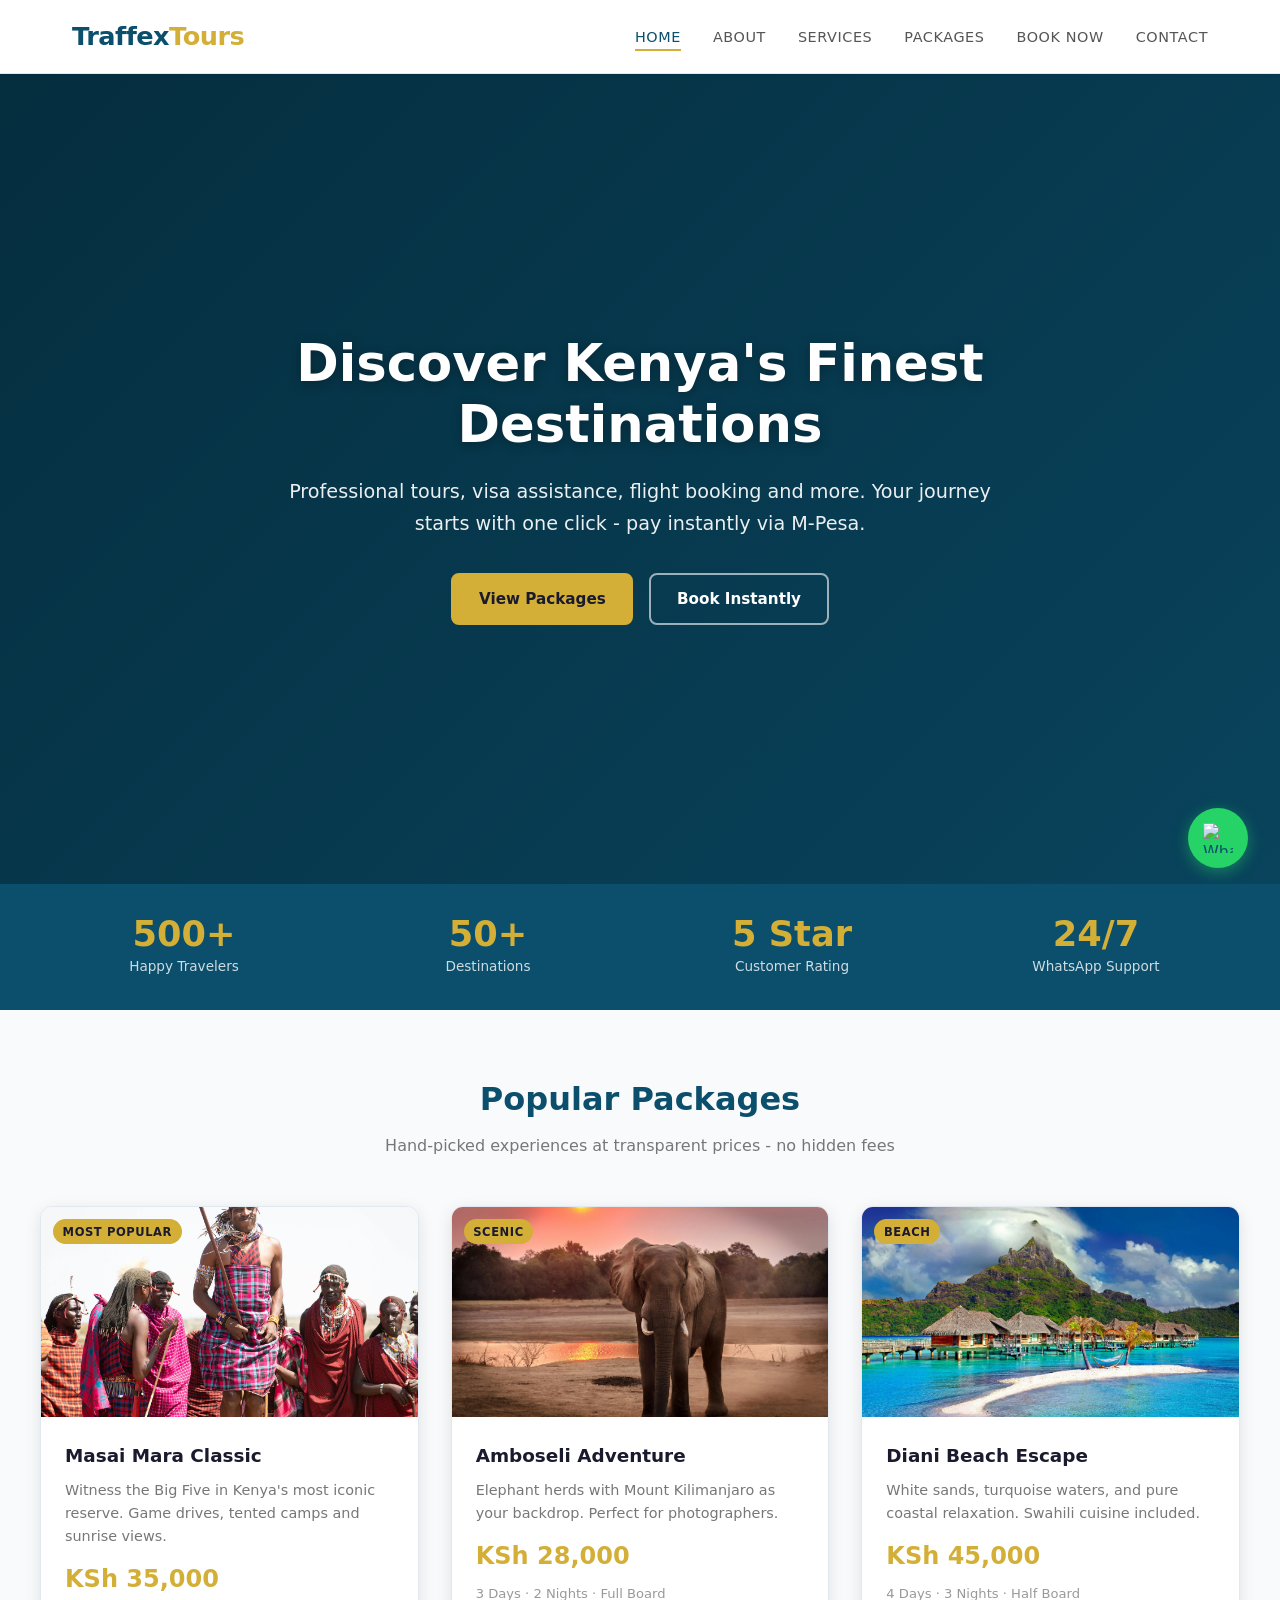
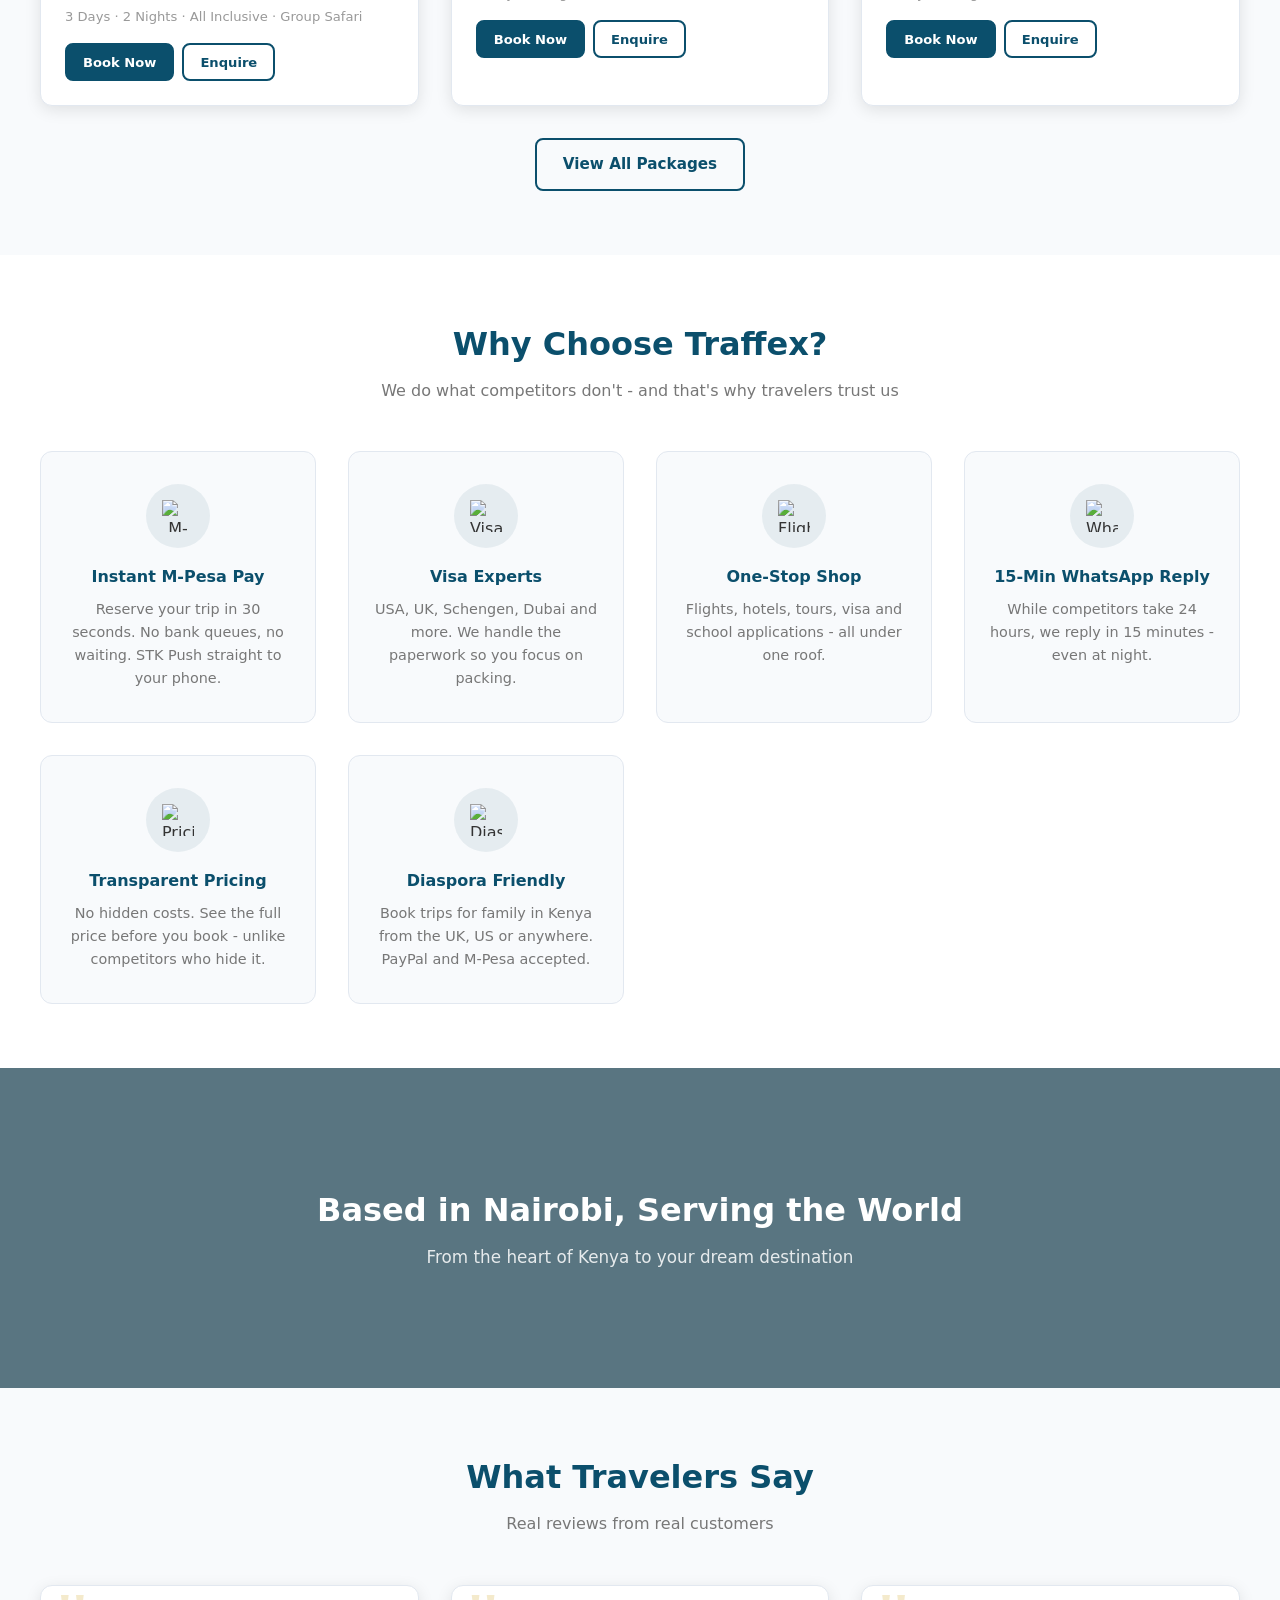
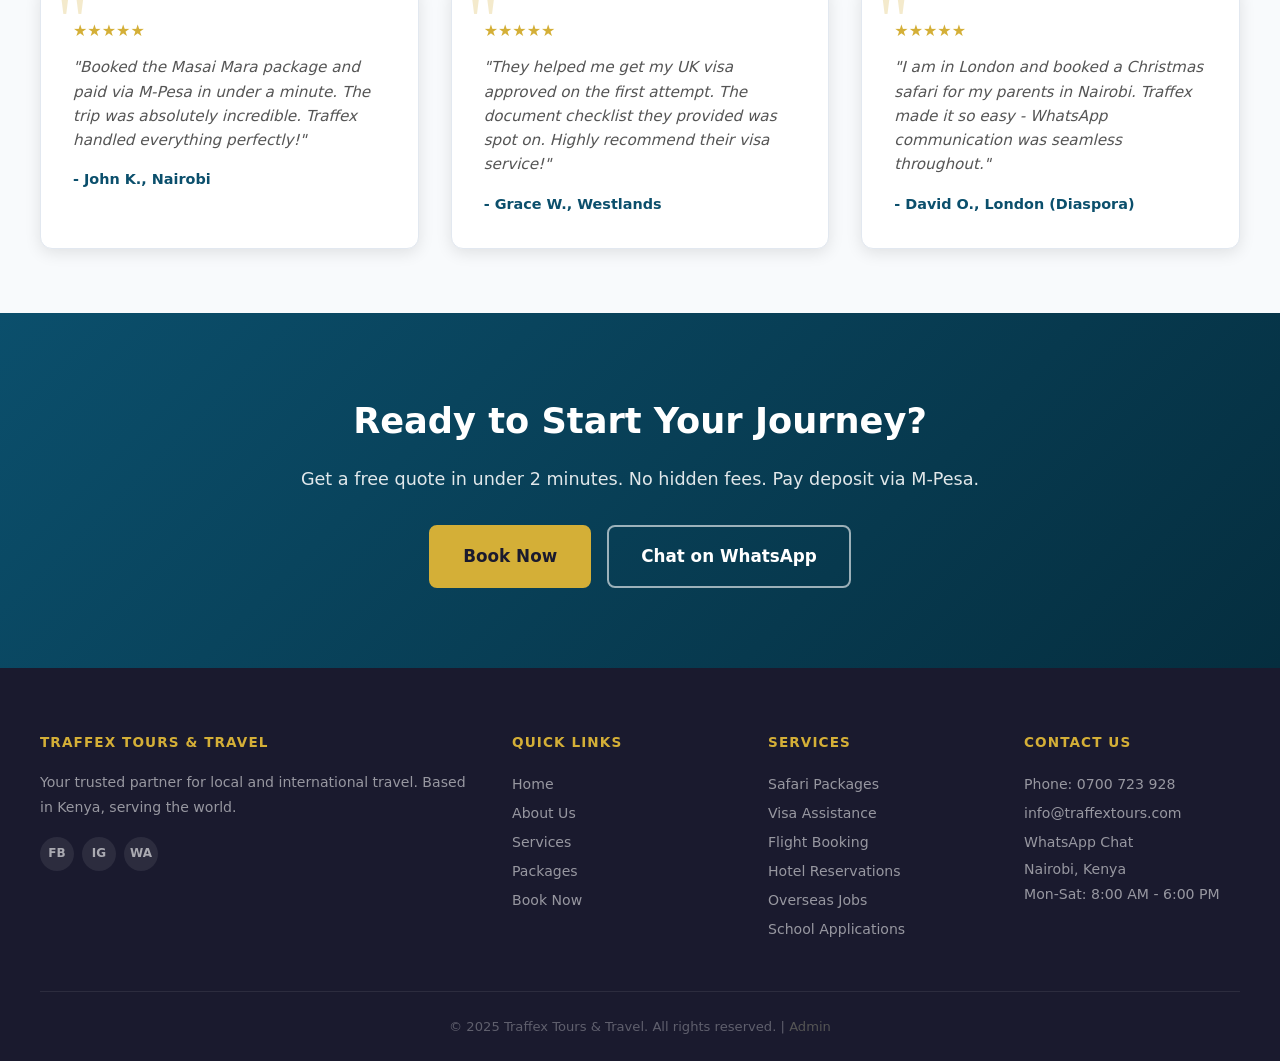
==== commit 1b72eaab: "fix: use local images and video, map each image to correct page" ====
--- a/index.html
+++ b/index.html
@@ -27,7 +27,7 @@
   <!-- Hero with Video Background -->
   <section class="hero">
     <video autoplay loop muted playsinline class="hero-video">
-      <source src="https://assets.mixkit.co/videos/4926/4926-720.mp4" type="video/mp4">
+      <source src="images/nairobi vide.mp4" type="video/mp4">
     </video>
     <div class="hero-overlay"></div>
     <div class="hero-content">
@@ -71,7 +71,7 @@
 
         <div class="card">
           <div class="card-img">
-            <img src="https://images.pexels.com/photos/2559941/pexels-photo-2559941.jpeg?auto=compress&cs=tinysrgb&w=800&h=500&fit=crop" alt="Masai Mara Safari" loading="lazy">
+            <img src="images/masaai mara.jpg" alt="Masai Mara Safari" loading="lazy">
             <span class="card-badge">Most Popular</span>
           </div>
           <div class="card-body">
@@ -88,7 +88,7 @@
 
         <div class="card">
           <div class="card-img">
-            <img src="https://images.pexels.com/photos/1054655/pexels-photo-1054655.jpeg?auto=compress&cs=tinysrgb&w=800&h=500&fit=crop" alt="Amboseli Safari" loading="lazy">
+            <img src="images/amboseli.jpg" alt="Amboseli Safari" loading="lazy">
             <span class="card-badge">Scenic</span>
           </div>
           <div class="card-body">
@@ -105,7 +105,7 @@
 
         <div class="card">
           <div class="card-img">
-            <img src="https://images.pexels.com/photos/1450353/pexels-photo-1450353.jpeg?auto=compress&cs=tinysrgb&w=800&h=500&fit=crop" alt="Diani Beach" loading="lazy">
+            <img src="images/diani-beach.jpg" alt="Diani Beach" loading="lazy">
             <span class="card-badge">Beach</span>
           </div>
           <div class="card-body">
@@ -180,7 +180,7 @@
   </div>
 
   <!-- Nairobi Image Banner -->
-  <div class="img-banner" style="background-image: url('https://images.pexels.com/photos/1591373/pexels-photo-1591373.jpeg?auto=compress&cs=tinysrgb&w=1600');">
+  <div class="img-banner" style="background-image: url('images/nairobi.jpg');">
     <div class="img-banner-overlay">
       <h2>Based in Nairobi, Serving the World</h2>
       <p>From the heart of Kenya to your dream destination</p>
